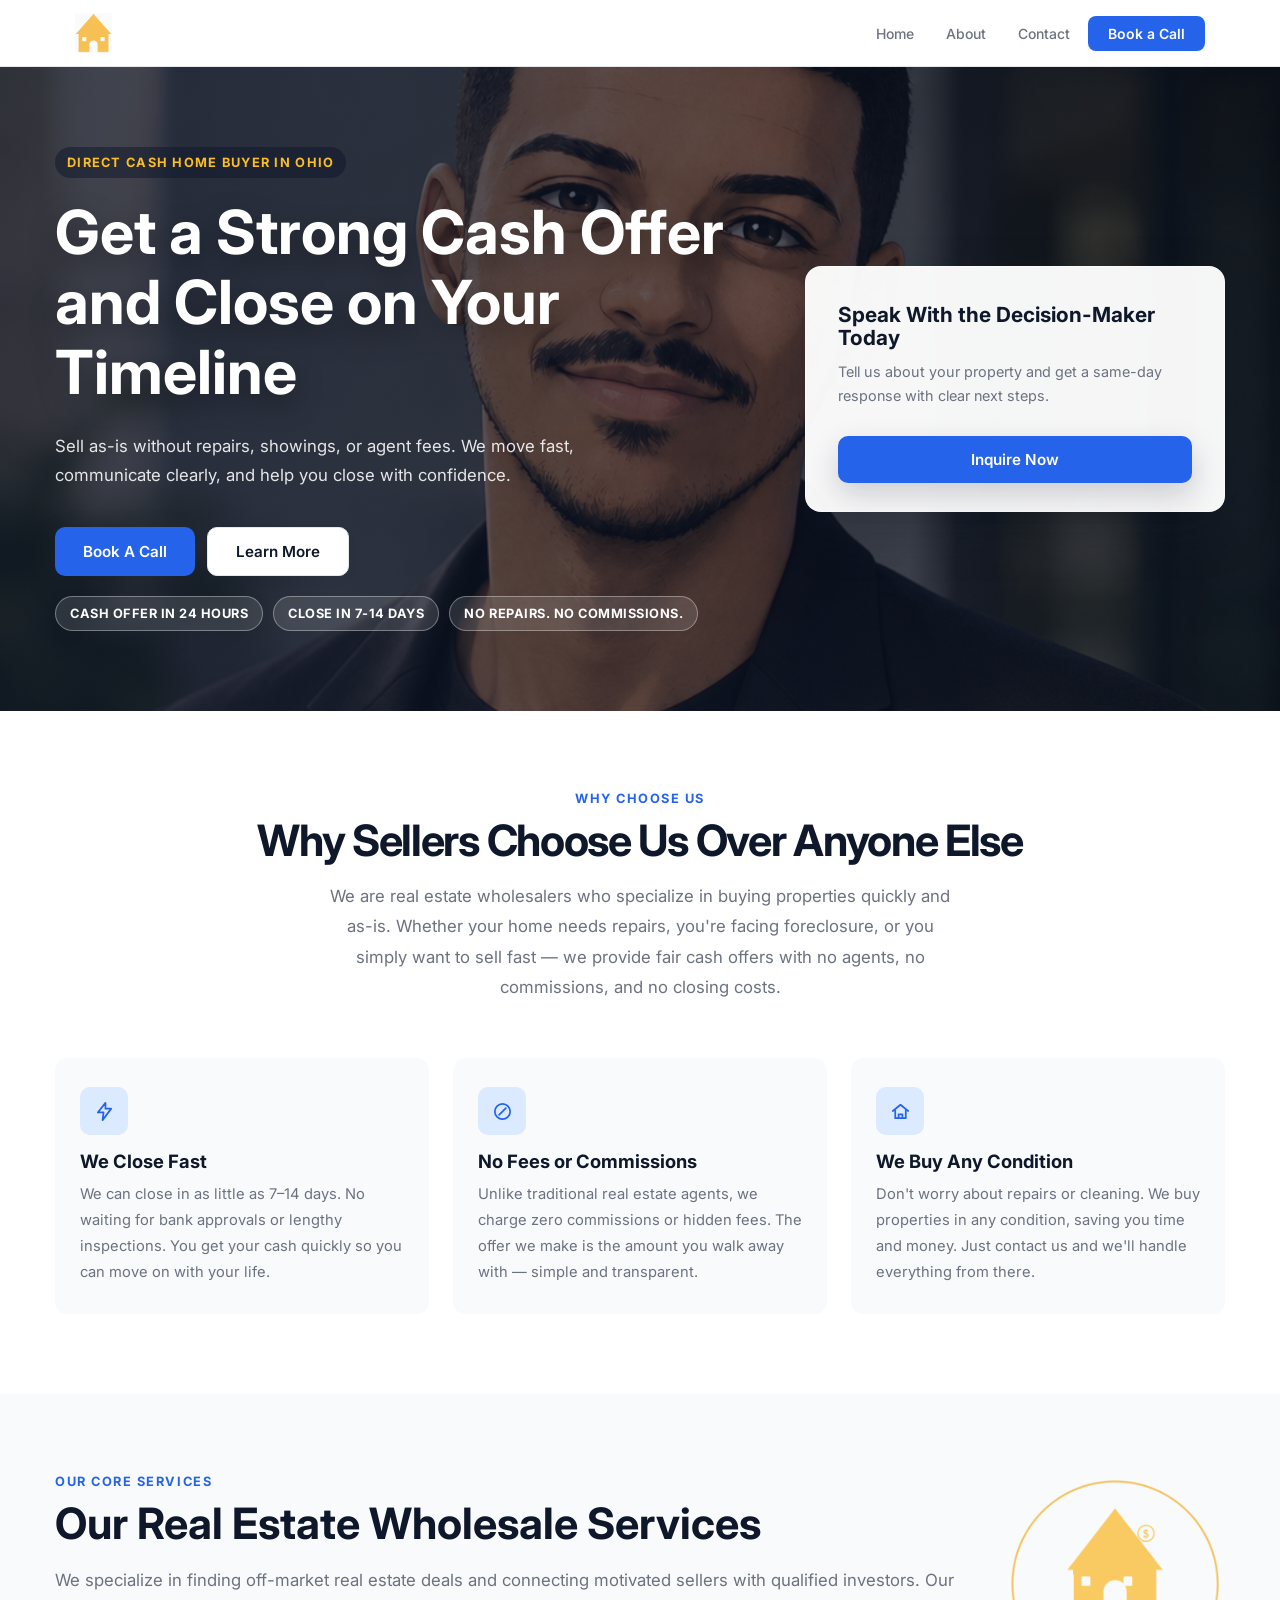
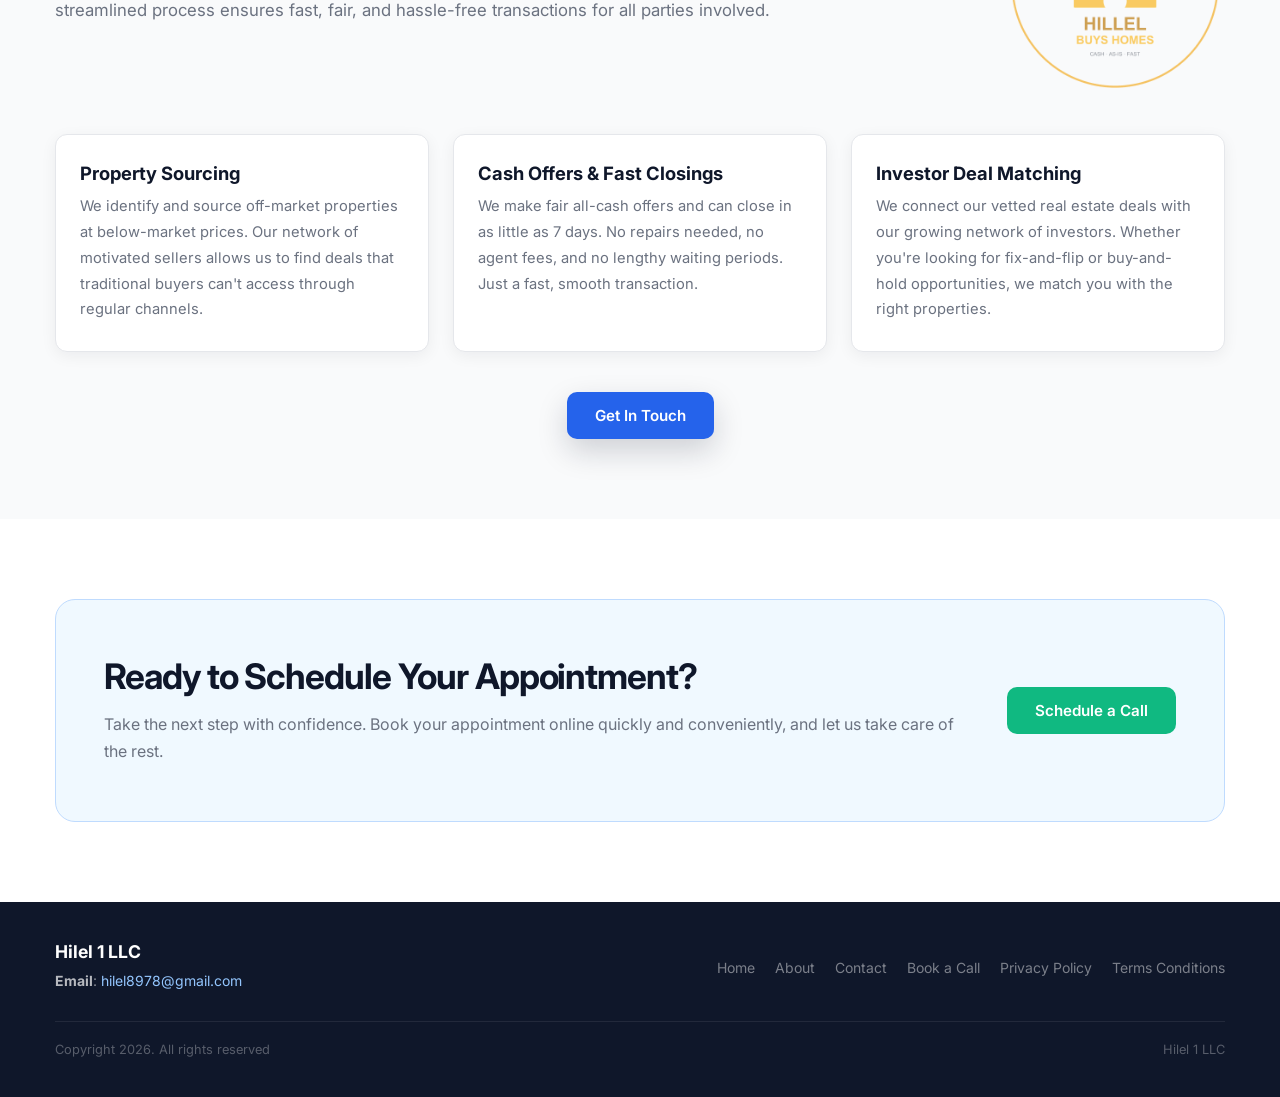
==== index.html @ 4ea7d6e6 "Commit remaining site updates" ====
<!DOCTYPE html>
<html lang="en">
<head>
  <meta charset="UTF-8">
  <meta name="viewport" content="width=device-width, initial-scale=1.0">
  <title>Sell Your House Fast for Cash in Ohio | Hilel 1 LLC</title>
  <meta name="description" content="Get a fair cash offer for your Ohio home in 24 hours. Sell as-is — no repairs, no agent fees, no commissions. Close in 7–14 days. Call (216) 744-7725.">
  <meta name="author" content="Hilel 1 LLC">
  <link rel="canonical" href="https://cashbuyersohio.net/">
  <meta name="robots" content="index, follow">

  <!-- Open Graph / social sharing -->
  <meta property="og:type" content="website">
  <meta property="og:site_name" content="Hilel 1 LLC — Cash Buyers Ohio">
  <meta property="og:title" content="Sell Your House Fast for Cash in Ohio | Hilel 1 LLC">
  <meta property="og:description" content="Get a fair cash offer for your Ohio home in 24 hours. Sell as-is — no repairs, no agent fees, no commissions. Close in 7–14 days.">
  <meta property="og:url" content="https://cashbuyersohio.net/">
  <meta property="og:image" content="https://cashbuyersohio.net/assets/images/hero-owner-professional.png">
  <meta name="twitter:card" content="summary_large_image">
  <meta name="twitter:title" content="Sell Your House Fast for Cash in Ohio | Hilel 1 LLC">
  <meta name="twitter:description" content="Get a fair cash offer for your Ohio home in 24 hours. Sell as-is — no repairs, no agent fees, no commissions.">
  <meta name="twitter:image" content="https://cashbuyersohio.net/assets/images/hero-owner-professional.png">

  <!-- Local business structured data -->
  <script type="application/ld+json">
  {
    "@context": "https://schema.org",
    "@type": "RealEstateAgent",
    "name": "Hilel 1 LLC",
    "alternateName": "Cash Buyers Ohio",
    "description": "Direct cash home buyer in Ohio. We buy houses as-is for cash with no repairs, no agent fees, and no commissions — closing in as little as 7–14 days.",
    "url": "https://cashbuyersohio.net/",
    "logo": "https://cashbuyersohio.net/assets/images/hillel_home_logo.png",
    "image": "https://cashbuyersohio.net/assets/images/hero-owner-professional.png",
    "telephone": "+1-216-744-7725",
    "email": "hilel8978@gmail.com",
    "areaServed": {
      "@type": "State",
      "name": "Ohio"
    },
    "address": {
      "@type": "PostalAddress",
      "addressRegion": "OH",
      "addressCountry": "US"
    },
    "priceRange": "$$"
  }
  </script>

  <link rel="preconnect" href="https://fonts.googleapis.com">
  <link rel="preconnect" href="https://fonts.gstatic.com" crossorigin>
  <link href="https://fonts.googleapis.com/css2?family=Inter:ital,wght@0,400..800;1,400..800&display=swap" rel="stylesheet">
  <link rel="stylesheet" href="assets/css/style.css">
</head>
<body>

<!-- ══ NAV ══ -->
<nav>
  <div class="nav-inner">
    <a href="index.html" style="display:block;">
      <img src="assets/images/hillel_home_logo.png?v=home-yellow-2" alt="Home logo" class="nav-logo-img">
    </a>
    <div class="nav-links" id="nav-links">
      <a href="index.html" class="hide-mob">Home</a>
      <a href="about.html" class="hide-mob">About</a>
      <a href="contact.html" class="hide-mob">Contact</a>
      <a href="appointment.html" class="nav-cta">Book a Call</a>
    </div>
    <button class="hamburger" id="hamburger" aria-label="Toggle navigation">
      <span></span><span></span><span></span>
    </button>
  </div>
</nav>

<!-- ══ HERO ══ -->
<section class="hero hero-owner">
  <div class="hero-inner">

    <!-- Left col -->
    <div>
      <div class="hero-badge fade-up">Direct Cash Home Buyer in Ohio</div>
      <h1 class="hero-title fade-up d1">Get a Strong Cash Offer and Close on Your Timeline</h1>
      <p class="hero-desc fade-up d2">
        Sell as-is without repairs, showings, or agent fees. We move fast, communicate clearly, and help you close with confidence.
      </p>
      <div class="hero-btns fade-up d3">
        <a href="contact.html" class="btn btn-cobalt">Book A Call</a>
        <button class="btn btn-outline" onclick="document.querySelector('.why-us').scrollIntoView({behavior:'smooth'})">Learn More</button>
      </div>
      <div class="hero-hook fade-up d4">
        <span>Cash Offer in 24 Hours</span>
        <span>Close in 7-14 Days</span>
        <span>No Repairs. No Commissions.</span>
      </div>
    </div>

    <!-- Right col – inquiry card -->
    <div class="fade-up d4">
      <div class="inquiry-card">
        <h3>Speak With the Decision-Maker Today</h3>
        <p>Tell us about your property and get a same-day response with clear next steps.</p>
        <a href="contact.html" class="btn btn-blue btn-full">Inquire Now</a>
      </div>
    </div>

  </div>
</section>

<!-- ══ WHY CHOOSE US ══ -->
<section class="why-us" id="why-choose-us">
  <div class="section-inner">

    <div class="why-header">
      <div class="section-label">Why choose us</div>
      <h2 class="section-title">Why Sellers Choose Us Over Anyone Else</h2>
      <p class="section-desc">
        We are real estate wholesalers who specialize in buying properties quickly and as-is. Whether your home needs repairs, you're facing foreclosure, or you simply want to sell fast — we provide fair cash offers with no agents, no commissions, and no closing costs.
      </p>
    </div>

    <div class="why-grid">

      <div class="why-card">
        <div class="why-icon" aria-hidden="true">
          <svg viewBox="0 0 24 24" fill="none">
            <path d="M13 3L5 13h6l-1 8 9-12h-6l0-6z" stroke="currentColor" stroke-width="1.8" stroke-linejoin="round"/>
          </svg>
        </div>
        <h3>We Close Fast</h3>
        <p>We can close in as little as 7–14 days. No waiting for bank approvals or lengthy inspections. You get your cash quickly so you can move on with your life.</p>
      </div>

      <div class="why-card">
        <div class="why-icon" aria-hidden="true">
          <svg viewBox="0 0 24 24" fill="none">
            <circle cx="12" cy="12" r="8" stroke="currentColor" stroke-width="1.8"/>
            <path d="M8.5 15.5l7-7" stroke="currentColor" stroke-width="1.8" stroke-linecap="round"/>
          </svg>
        </div>
        <h3>No Fees or Commissions</h3>
        <p>Unlike traditional real estate agents, we charge zero commissions or hidden fees. The offer we make is the amount you walk away with — simple and transparent.</p>
      </div>

      <div class="why-card">
        <div class="why-icon" aria-hidden="true">
          <svg viewBox="0 0 24 24" fill="none">
            <path d="M4 11.5L12 5l8 6.5" stroke="currentColor" stroke-width="1.8" stroke-linecap="round" stroke-linejoin="round"/>
            <path d="M6.5 10.5V19h11v-8.5" stroke="currentColor" stroke-width="1.8" stroke-linejoin="round"/>
            <path d="M10 19v-4h4v4" stroke="currentColor" stroke-width="1.8" stroke-linejoin="round"/>
          </svg>
        </div>
        <h3>We Buy Any Condition</h3>
        <p>Don't worry about repairs or cleaning. We buy properties in any condition, saving you time and money. Just contact us and we'll handle everything from there.</p>
      </div>

    </div>
  </div>
</section>

<!-- ══ SERVICES ══ -->
<section class="services" id="services">
  <div class="section-inner">

    <div class="services-top-row">
      <div>
        <div class="section-label">Our core services</div>
        <h2 class="section-title">Our Real Estate Wholesale Services</h2>
        <p class="section-desc">
          We specialize in finding off-market real estate deals and connecting motivated sellers with qualified investors. Our streamlined process ensures fast, fair, and hassle-free transactions for all parties involved.
        </p>
      </div>
      <img src="assets/images/hillel_logo_clean.png?v=clean-1" alt="" class="services-img">
    </div>

    <div class="services-grid">

      <div class="service-card">
        <h3>Property Sourcing</h3>
        <p>We identify and source off-market properties at below-market prices. Our network of motivated sellers allows us to find deals that traditional buyers can't access through regular channels.</p>
      </div>

      <div class="service-card">
        <h3>Cash Offers &amp; Fast Closings</h3>
        <p>We make fair all-cash offers and can close in as little as 7 days. No repairs needed, no agent fees, and no lengthy waiting periods. Just a fast, smooth transaction.</p>
      </div>

      <div class="service-card">
        <h3>Investor Deal Matching</h3>
        <p>We connect our vetted real estate deals with our growing network of investors. Whether you're looking for fix-and-flip or buy-and-hold opportunities, we match you with the right properties.</p>
      </div>

    </div>

    <div class="services-cta">
      <a href="contact.html" class="btn btn-blue">Get In Touch</a>
    </div>

  </div>
</section>

<!-- ══ CTA ══ -->
<section class="cta-section">
  <div class="section-inner">
    <div class="cta-inner">
      <div>
        <h2>Ready to Schedule Your Appointment?</h2>
        <p>Take the next step with confidence. Book your appointment online quickly and conveniently, and let us take care of the rest.</p>
      </div>
      <div>
        <a href="appointment.html" class="btn btn-green">Schedule a Call</a>
      </div>
    </div>
  </div>
</section>

<!-- ══ FOOTER ══ -->
<footer id="footer">
  <div class="footer-inner">
    <div class="footer-top">
      <div class="footer-brand">
        <h3>Hilel 1 LLC</h3>
        <div class="footer-contact">
          <p><strong style="color:rgba(255,255,255,.7);">Email</strong>: <a href="mailto:hilel8978@gmail.com">hilel8978@gmail.com</a></p>
        </div>
      </div>
      <div class="footer-links">
        <a href="index.html">Home</a>
        <a href="about.html">About</a>
        <a href="contact.html">Contact</a>
        <a href="appointment.html">Book a Call</a>
        <a href="privacy-policy.html">Privacy Policy</a>
        <a href="terms-and-conditions.html">Terms Conditions</a>
      </div>
    </div>
    <div class="footer-legal">
      <p>Copyright 2026. All rights reserved</p>
      <p>Hilel 1 LLC</p>
    </div>
  </div>
</footer>

<script>
  document.getElementById('hamburger').addEventListener('click', function() {
    document.getElementById('nav-links').classList.toggle('active');
  });
</script>

</body>
</html>
---- assets/css/style.css ----
*, *::before, *::after { box-sizing: border-box; margin: 0; padding: 0; }

:root {
  --font-sans: 'Inter', system-ui, -apple-system, BlinkMacSystemFont, 'Segoe UI', sans-serif;
  --blue:     #2563eb;
  --blue-dk:  #1d4ed8;
  --blue-lt:  #eff6ff;
  --green:    #10b981;
  --navy:     #0f172a;
  --gray:     #6b7280;
  --gray-lt:  #f9fafb;
  --border:   #e5e7eb;
  --white:    #ffffff;
  --gold:     #f59e0b;
  --radius:   12px;
  --shadow-sm: 0 4px 16px rgba(15,23,42,.06);
  --shadow:    0 12px 40px rgba(15,23,42,.10);
}

html { scroll-behavior: smooth; }
body {
  font-family: var(--font-sans);
  background: var(--white);
  color: var(--navy);
  overflow-x: hidden;
}

button, input, textarea, select {
  font: inherit;
}

/* ── ANIMATIONS ── */
@keyframes fadeUp { from { opacity:0; transform:translateY(24px); } to { opacity:1; transform:translateY(0); } }
.fade-up { animation: fadeUp .65s ease both; }
.d1 { animation-delay:.1s; } .d2 { animation-delay:.2s; }
.d3 { animation-delay:.3s; } .d4 { animation-delay:.4s; }

h1,h2,h3 { font-family: inherit; line-height: 1.15; }

/* ── NAV ── */
nav {
  position: sticky; top: 0; z-index: 100;
  background: rgba(255,255,255,.92); backdrop-filter: blur(14px);
  border-bottom: 1px solid var(--border);
}
.nav-inner {
  max-width: 1170px; margin: 0 auto; padding: 0 20px;
  display: flex; align-items: center; justify-content: space-between;
  height: 66px;
}
.nav-logo-img { height: 40px; object-fit: contain; display: block; }
.nav-links { display: flex; gap: 4px; align-items: center; }
.nav-links a {
  color: var(--gray); text-decoration: none;
  font-size: .875rem; font-weight: 500; padding: 8px 14px; border-radius: 8px;
  transition: color .2s, background .2s;
}
.nav-links a:hover { color: var(--navy); background: var(--gray-lt); }
.nav-links .nav-cta {
  background: var(--blue); color: var(--white) !important;
  font-weight: 600; padding: 9px 20px; border-radius: 8px;
}
.nav-links .nav-cta:hover { background: var(--blue-dk); }
.hamburger { display: none; background: none; border: none; cursor: pointer; padding: 8px; }
.hamburger span { display: block; width: 22px; height: 2px; background: var(--navy); margin: 5px 0; border-radius: 2px; transition: all .3s; }

/* ── HERO ── */
.hero {
  background: linear-gradient(135deg, #eef2ff 0%, #ecfeff 100%);
  padding: 80px 20px;
  position: relative;
  isolation: isolate;
}
.hero-owner {
  background-image: url('../images/hero-owner-professional.png');
  background-size: cover;
  background-position: center 30%;
}
.hero-owner::before {
  content: "";
  position: absolute;
  inset: 0;
  background: linear-gradient(100deg, rgba(15,23,42,.82) 0%, rgba(15,23,42,.65) 48%, rgba(15,23,42,.45) 100%);
  z-index: -1;
}
.hero-inner {
  max-width: 1170px; margin: 0 auto;
  display: grid; grid-template-columns: 1fr 420px; gap: 60px; align-items: center;
  position: relative;
  z-index: 1;
}
.hero-badge {
  display: inline-block;
  color: var(--blue); font-size: .8rem; font-weight: 700; letter-spacing: .1em;
  text-transform: uppercase; margin-bottom: 20px;
}
.hero-title {
  font-size: clamp(2.4rem, 5vw, 3.8rem);
  color: var(--navy); margin-bottom: 24px;
  max-width: 780px;
}
.hero-title em { font-style: italic; color: var(--blue); }
.hero-desc { color: var(--gray); font-size: 1.05rem; line-height: 1.75; max-width: 500px; margin-bottom: 36px; }
.hero-btns { display: flex; gap: 12px; flex-wrap: wrap; }
.hero-owner .hero-badge {
  color: #fbbf24;
  background: rgba(15,23,42,.5);
  padding: 8px 12px;
  border-radius: 999px;
}
.hero-owner .hero-title { color: #ffffff; text-shadow: 0 10px 28px rgba(0,0,0,.35); }
.hero-owner .hero-desc { color: rgba(255,255,255,.88); max-width: 620px; }
.hero-hook {
  display: flex;
  flex-wrap: wrap;
  gap: 10px;
  margin-top: 20px;
}
.hero-hook span {
  display: inline-flex;
  align-items: center;
  padding: 9px 14px;
  border-radius: 999px;
  font-size: .8rem;
  font-weight: 700;
  letter-spacing: .04em;
  text-transform: uppercase;
  color: #ffffff;
  border: 1px solid rgba(255,255,255,.35);
  background: rgba(255,255,255,.12);
}

/* ── BUTTONS ── */
.btn {
  display: inline-flex; align-items: center; gap: 8px;
  padding: 14px 28px; border-radius: 10px; font-weight: 600; font-size: .95rem;
  text-decoration: none; border: none; cursor: pointer; font-family: inherit;
  transition: all .2s;
}
.btn-blue  { background: var(--blue); color: var(--white); box-shadow: 0 12px 30px rgba(15,23,42,.18); }
.btn-blue:hover  { background: var(--blue-dk); transform: translateY(-2px); }
.btn-outline { background: var(--white); color: var(--navy); border: 1px solid var(--border); box-shadow: 0 4px 12px rgba(15,23,42,.03); }
.btn-outline:hover { background: var(--gray-lt); transform: translateY(-2px); }
.btn-cobalt { background: var(--blue); color: var(--white); box-shadow: 0 12px 30px rgba(15,23,42,.18); }
.btn-cobalt:hover { background: var(--blue-dk); transform: translateY(-2px); }
.btn-green  { background: var(--green); color: var(--white); }
.btn-green:hover { background: #0d9f72; transform: translateY(-2px); }
.btn-full { width: 100%; justify-content: center; }

/* ── INQUIRY CARD ── */
.inquiry-card {
  background: rgba(255,255,255,.96); border-radius: 16px;
  box-shadow: 0 20px 50px rgba(15,23,42,.24);
  padding: 36px 32px 28px;
  border: 1px solid rgba(255,255,255,.5);
}
.inquiry-card h3 { font-size: 1.3rem; margin-bottom: 10px; color: var(--navy); }
.inquiry-card p { color: var(--gray); font-size: .9rem; line-height: 1.65; margin-bottom: 28px; }

/* ── SECTIONS ── */
section { padding: 80px 20px; }
.section-inner { max-width: 1170px; margin: 0 auto; }
.section-label {
  font-size: .8rem; font-weight: 700; letter-spacing: .12em;
  text-transform: uppercase; color: var(--blue); margin-bottom: 10px;
}
.section-title { font-size: clamp(1.9rem, 3.5vw, 2.7rem); color: var(--navy); margin-bottom: 16px; }
.section-desc { color: var(--gray); font-size: 1.05rem; line-height: 1.8; }

/* ── FORMS ── */
.form-group { margin-bottom: 20px; }
.form-group label { display: block; font-size: 0.9rem; font-weight: 600; color: var(--navy); margin-bottom: 8px; }
.form-control {
  width: 100%; padding: 14px 16px; font-size: 1rem;
  border: 1px solid var(--border); border-radius: 10px; background: var(--gray-lt);
  transition: all .2s; color: var(--navy);
}
.form-control:focus { outline: none; border-color: var(--blue); background: var(--white); box-shadow: 0 0 0 4px var(--blue-lt); }
textarea.form-control { resize: vertical; min-height: 120px; }

/* ── PAGE HEADER (For Internal Pages) ── */
.page-header { background: linear-gradient(135deg, #eef2ff 0%, #ecfeff 100%); padding: 80px 20px 60px; text-align: center; }
.page-header-title { font-size: clamp(2rem, 4vw, 3.2rem); color: var(--navy); margin-bottom: 16px; }
.page-header-desc { color: var(--gray); font-size: 1.1rem; line-height: 1.7; max-width: 700px; margin: 0 auto; }

/* ── CONTENT BLOCK (For Text-heavy pages like About, Privacy) ── */
.content-block { background: var(--white); padding: 60px 20px; }
.content-inner { max-width: 800px; margin: 0 auto; color: var(--gray); font-size: 1.05rem; line-height: 1.8; }
.content-inner h2 { color: var(--navy); font-size: 1.8rem; margin: 40px 0 16px; }
.content-inner h3 { color: var(--navy); font-size: 1.4rem; margin: 30px 0 12px; }
.content-inner p { margin-bottom: 20px; }
.content-inner ul, .content-inner ol { margin: 0 0 20px 24px; padding: 0; }
.content-inner li { margin-bottom: 10px; }
.about-split {
  margin: 18px 0 22px;
  display: grid;
  grid-template-columns: minmax(260px, 380px) minmax(0, 1fr);
  gap: 32px;
  align-items: start;
}
.about-intro-photo {
  width: 100%;
  max-width: 380px;
  display: block;
  border-radius: 14px;
  border: 1px solid var(--border);
  box-shadow: var(--shadow-sm);
}
.about-intro-copy p:last-child { margin-bottom: 0; }
.about-glance {
  margin-top: 28px;
}
.about-glance h2 { margin-top: 0; }
.about-glance ul { margin-top: 2px; }

/* ── WHY CHOOSE US ── */
.why-us { background: var(--white); }
.why-header { text-align: center; margin-bottom: 56px; }
.why-header .section-title { letter-spacing: -.03em; }
.why-header .section-desc { max-width: 640px; margin: 0 auto; }
.why-grid { display: grid; grid-template-columns: repeat(3,1fr); gap: 24px; }
.why-card {
  background: var(--gray-lt); border-radius: var(--radius);
  padding: 28px 24px; border: 1px solid transparent;
  transition: box-shadow .25s, transform .25s, border-color .25s;
}
.why-card:hover { transform: translateY(-5px); box-shadow: var(--shadow); border-color: #dbeafe; }
.why-icon {
  color: #2563eb;
  margin-bottom: 16px;
  width: 48px; height: 48px; display: flex; align-items: center; justify-content: center;
  background: #dbeafe; border-radius: 10px;
}
.why-icon svg {
  width: 23px;
  height: 23px;
  display: block;
}
.why-card h3 { font-size: 1.15rem; margin-bottom: 10px; color: var(--navy); }
.why-card p { color: var(--gray); font-size: .92rem; line-height: 1.75; }

/* ── SERVICES ── */
.services { background: var(--gray-lt); }
.services-top-row {
  display: grid; grid-template-columns: 1fr auto; gap: 32px;
  align-items: flex-start; margin-bottom: 40px;
}
.services-img { width: 100%; max-width: 220px; object-fit: contain; opacity: .7; }
.services-grid { display: grid; grid-template-columns: repeat(3,1fr); gap: 24px; margin-bottom: 40px; }
.service-card {
  background: var(--white); border-radius: var(--radius);
  padding: 28px 24px; border: 1px solid var(--border);
  box-shadow: var(--shadow-sm);
  transition: transform .25s, box-shadow .25s;
}
.service-card:hover { transform: translateY(-5px); box-shadow: var(--shadow); }
.service-card h3 { font-size: 1.15rem; margin-bottom: 10px; color: var(--navy); }
.service-card p { color: var(--gray); font-size: .92rem; line-height: 1.75; }
.services-cta { text-align: center; }

/* ── CTA SECTION ── */
.cta-section { background: var(--white); }
.cta-inner {
  display: grid; grid-template-columns: 1fr auto; gap: 40px; align-items: center;
  padding: 56px 48px; background: #f0f9ff; border-radius: 20px;
  border: 1px solid #bfdbfe;
}
.cta-section h2 { font-size: clamp(1.6rem,3vw,2.2rem); margin-bottom: 14px; letter-spacing:-.03em; }
.cta-section p { color: var(--gray); font-size: 1rem; line-height: 1.7; }

/* ── FOOTER ── */
footer { background: #0f172a; padding: 40px 20px; }
.footer-inner { max-width: 1170px; margin: 0 auto; }
.footer-top {
  display: grid; grid-template-columns: 1fr 1fr; gap: 32px;
  padding-bottom: 28px; border-bottom: 1px solid rgba(255,255,255,.08);
  align-items: center;
}
.footer-brand h3 { font-size: 1.1rem; color: var(--white); margin-bottom: 8px; }
.footer-brand p, .footer-contact p { color: rgba(255,255,255,.5); font-size: .875rem; line-height: 1.6; }
.footer-contact a { color: #93c5fd; text-decoration: none; }
.footer-links {
  display: flex; gap: 20px; flex-wrap: wrap; justify-content: flex-end; align-items: center;
}
.footer-links a { color: rgba(255,255,255,.45); font-size: .875rem; text-decoration: none; transition: color .2s; }
.footer-links a:hover { color: #fbbf24; }
.footer-legal {
  padding-top: 20px; display: flex; justify-content: space-between; align-items: center;
  flex-wrap: wrap; gap: 12px;
}
.footer-legal p { color: rgba(255,255,255,.3); font-size: .8rem; }

/* ── RESPONSIVE ── */
@media (max-width: 900px) {
  .hero-inner { grid-template-columns: 1fr; }
  .why-grid { grid-template-columns: 1fr 1fr; }
  .services-grid { grid-template-columns: 1fr 1fr; }
  .services-top-row { grid-template-columns: 1fr; }
  .services-img { display: none; }
  .about-split { grid-template-columns: 1fr; gap: 18px; }
  .about-intro-photo { max-width: 100%; }
  .cta-inner { grid-template-columns: 1fr; padding: 40px 28px; }
  .footer-top { grid-template-columns: 1fr; }
  .footer-links { justify-content: flex-start; }
}
@media (max-width: 580px) {
  section { padding: 48px 16px; }
  .hero { padding: 48px 16px; }
  .page-header { padding: 48px 16px 40px; }
  .content-block { padding: 40px 16px; }
  .why-grid, .services-grid { grid-template-columns: 1fr; }
  .nav-links .hide-mob { display: none; }
  .hamburger { display: block; }
  .hero-hook { gap: 8px; }
  .hero-hook span { font-size: .72rem; padding: 8px 10px; }
}

/* Mobile Nav Menu */
.nav-links.active {
  display: flex; flex-direction: column; position: absolute; top: 66px; left: 0; right: 0;
  background: rgba(255,255,255,.98); padding: 20px; border-bottom: 1px solid var(--border);
  box-shadow: 0 10px 20px rgba(0,0,0,0.05); gap: 12px;
}
.nav-links.active a { width: 100%; text-align: center; }
.nav-links.active .hide-mob { display: block; }
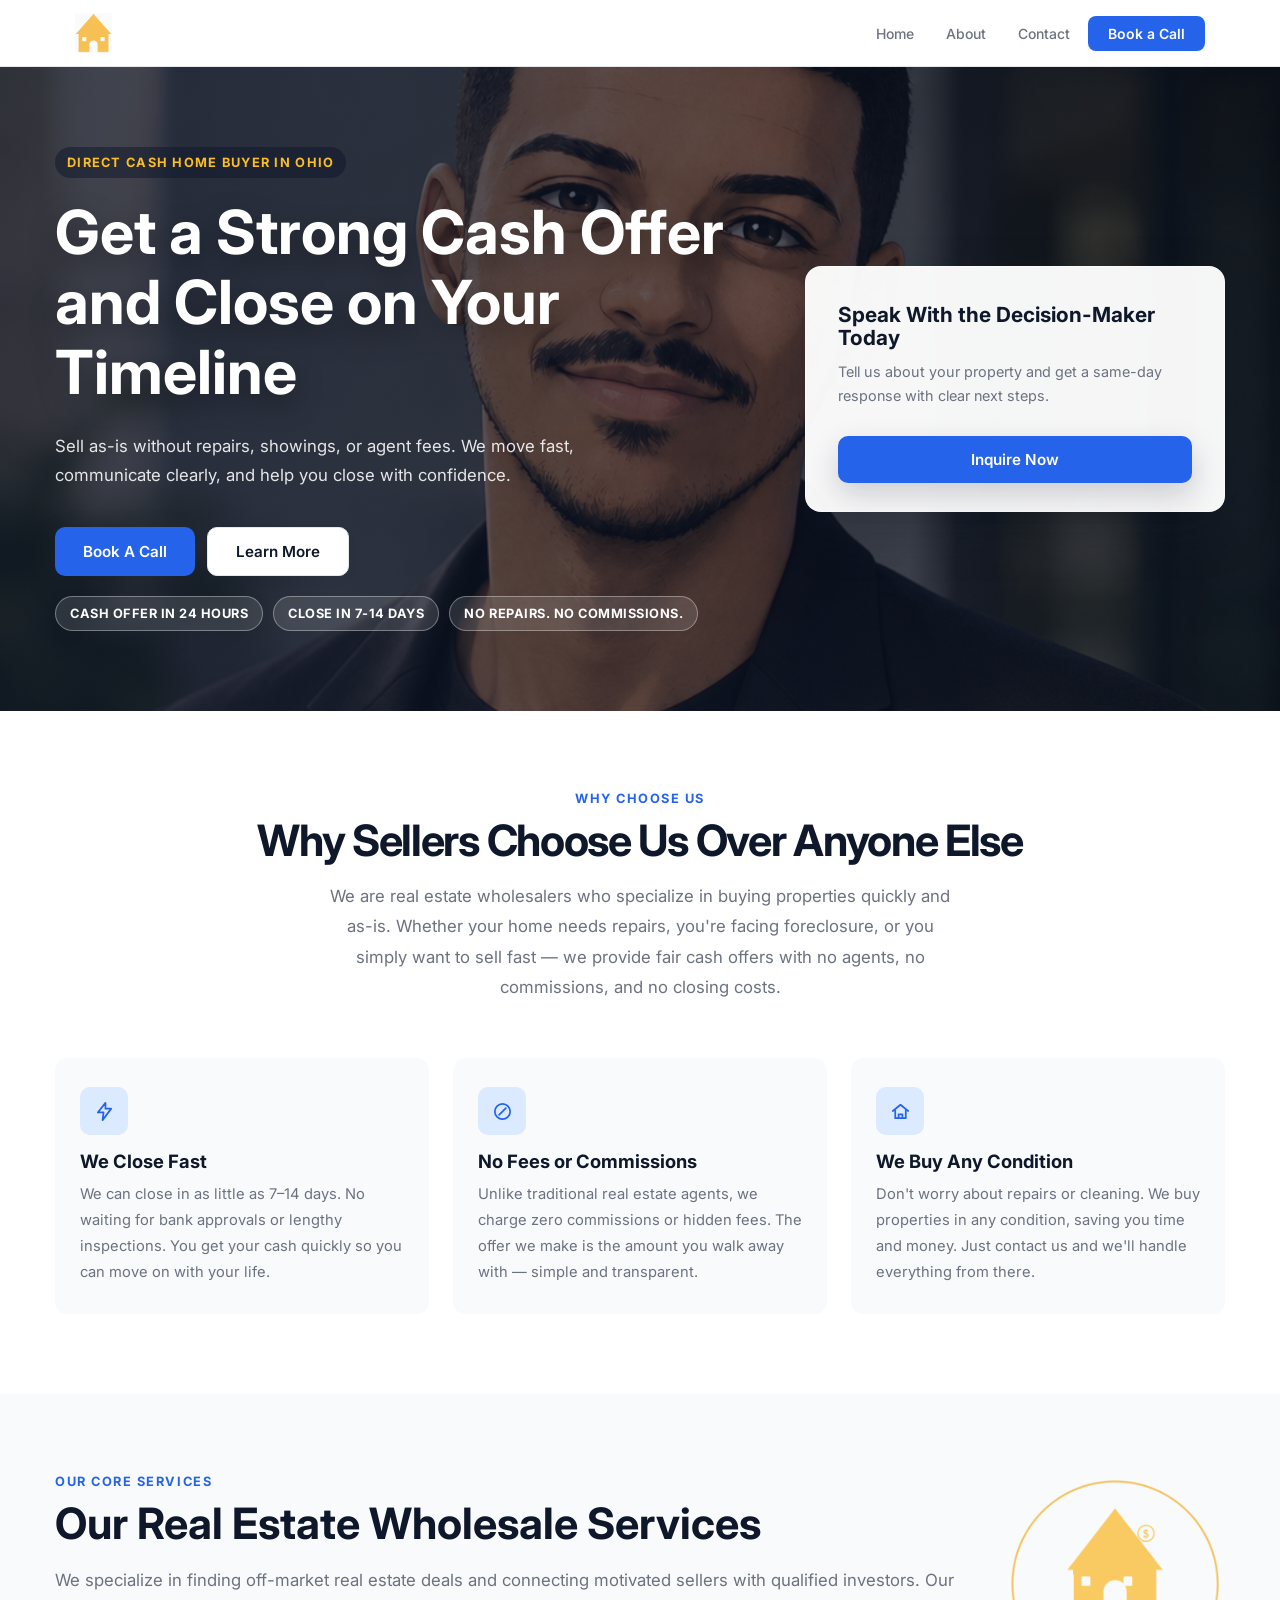
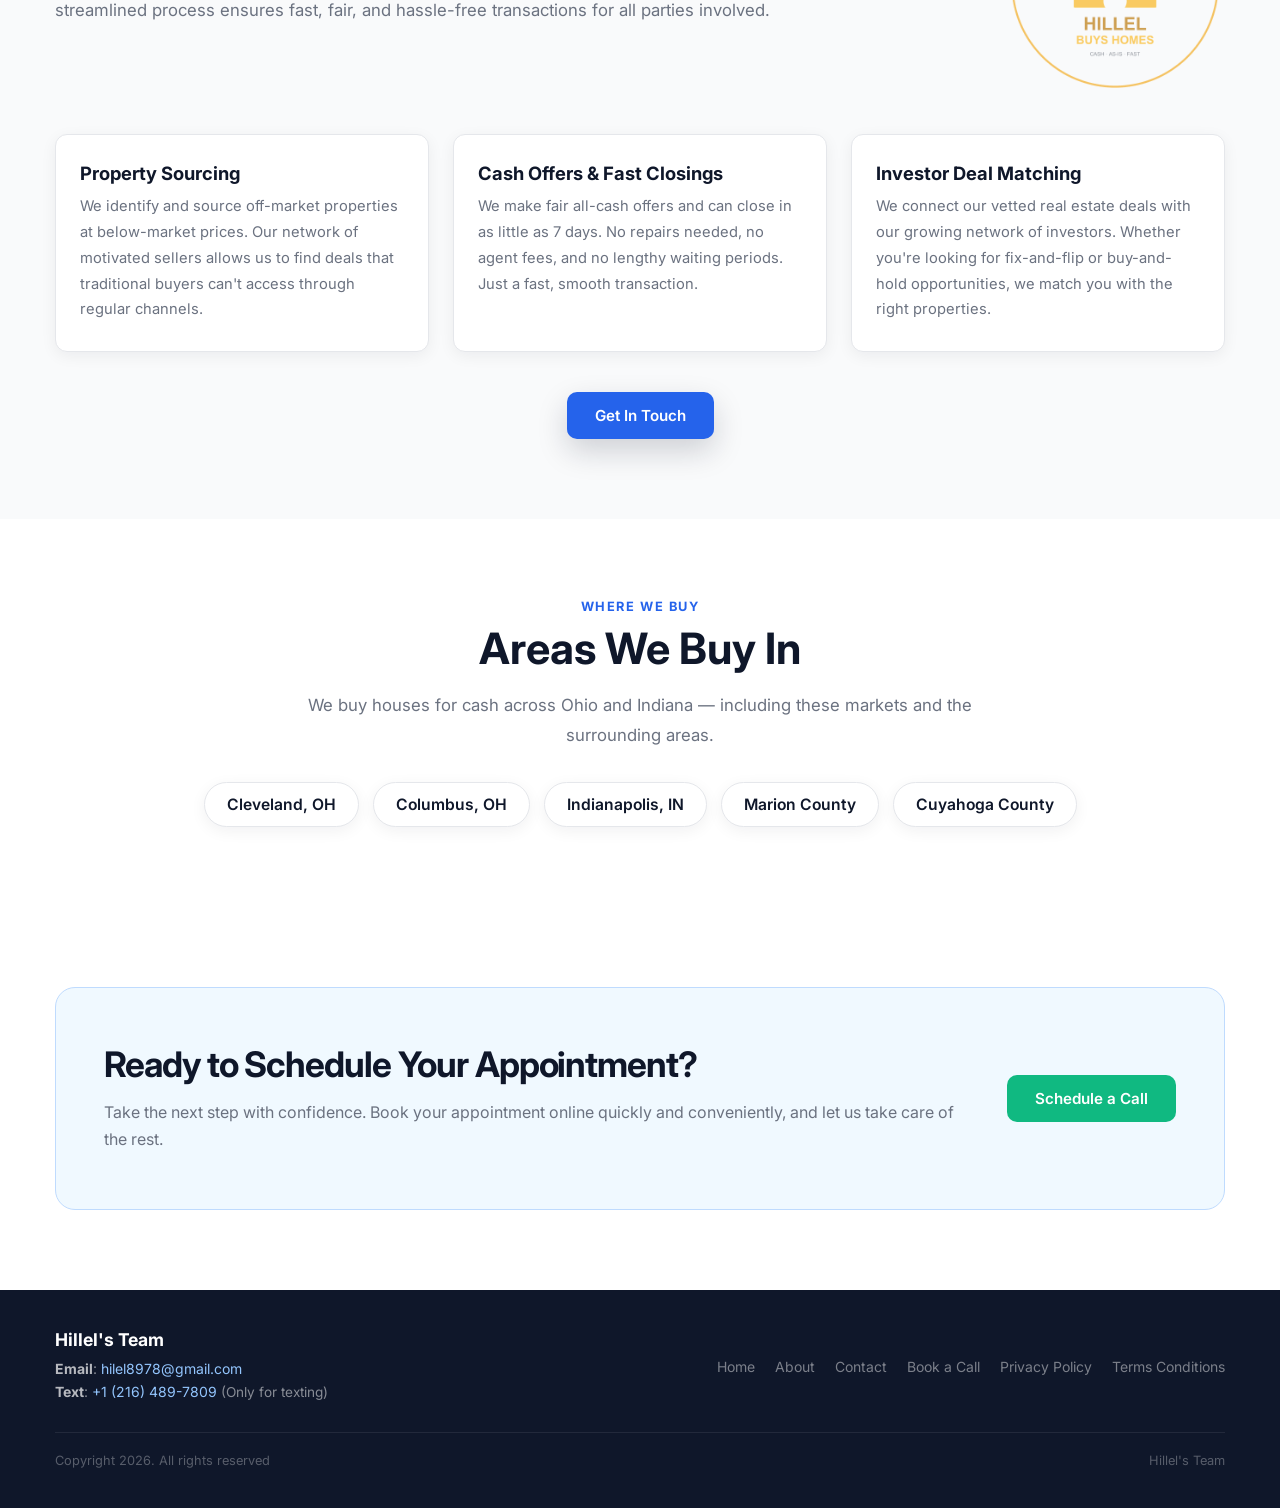
==== commit 3264cfe8: "Rebrand to Hillel's Team, add texting line and service areas - Replace "Hilel 1 LLC" with "Hillel's " ====
--- a/index.html
+++ b/index.html
@@ -3,21 +3,21 @@
 <head>
   <meta charset="UTF-8">
   <meta name="viewport" content="width=device-width, initial-scale=1.0">
-  <title>Sell Your House Fast for Cash in Ohio | Hilel 1 LLC</title>
+  <title>Sell Your House Fast for Cash in Ohio | Hillel's Team</title>
   <meta name="description" content="Get a fair cash offer for your Ohio home in 24 hours. Sell as-is — no repairs, no agent fees, no commissions. Close in 7–14 days. Call (216) 744-7725.">
-  <meta name="author" content="Hilel 1 LLC">
+  <meta name="author" content="Hillel's Team">
   <link rel="canonical" href="https://cashbuyersohio.net/">
   <meta name="robots" content="index, follow">
 
   <!-- Open Graph / social sharing -->
   <meta property="og:type" content="website">
-  <meta property="og:site_name" content="Hilel 1 LLC — Cash Buyers Ohio">
-  <meta property="og:title" content="Sell Your House Fast for Cash in Ohio | Hilel 1 LLC">
+  <meta property="og:site_name" content="Hillel's Team — Cash Buyers Ohio">
+  <meta property="og:title" content="Sell Your House Fast for Cash in Ohio | Hillel's Team">
   <meta property="og:description" content="Get a fair cash offer for your Ohio home in 24 hours. Sell as-is — no repairs, no agent fees, no commissions. Close in 7–14 days.">
   <meta property="og:url" content="https://cashbuyersohio.net/">
   <meta property="og:image" content="https://cashbuyersohio.net/assets/images/hero-owner-professional.png">
   <meta name="twitter:card" content="summary_large_image">
-  <meta name="twitter:title" content="Sell Your House Fast for Cash in Ohio | Hilel 1 LLC">
+  <meta name="twitter:title" content="Sell Your House Fast for Cash in Ohio | Hillel's Team">
   <meta name="twitter:description" content="Get a fair cash offer for your Ohio home in 24 hours. Sell as-is — no repairs, no agent fees, no commissions.">
   <meta name="twitter:image" content="https://cashbuyersohio.net/assets/images/hero-owner-professional.png">
 
@@ -26,7 +26,7 @@
   {
     "@context": "https://schema.org",
     "@type": "RealEstateAgent",
-    "name": "Hilel 1 LLC",
+    "name": "Hillel's Team",
     "alternateName": "Cash Buyers Ohio",
     "description": "Direct cash home buyer in Ohio. We buy houses as-is for cash with no repairs, no agent fees, and no commissions — closing in as little as 7–14 days.",
     "url": "https://cashbuyersohio.net/",
@@ -198,6 +198,26 @@
   </div>
 </section>
 
+<!-- ══ SERVICE AREAS ══ -->
+<section class="why-us" id="service-areas">
+  <div class="section-inner">
+    <div style="text-align:center;max-width:720px;margin:0 auto;">
+      <div class="section-label">Where we buy</div>
+      <h2 class="section-title">Areas We Buy In</h2>
+      <p class="section-desc">
+        We buy houses for cash across Ohio and Indiana — including these markets and the surrounding areas.
+      </p>
+    </div>
+    <div style="display:flex;flex-wrap:wrap;gap:14px;justify-content:center;margin-top:32px;">
+      <span class="area-chip">Cleveland, OH</span>
+      <span class="area-chip">Columbus, OH</span>
+      <span class="area-chip">Indianapolis, IN</span>
+      <span class="area-chip">Marion County</span>
+      <span class="area-chip">Cuyahoga County</span>
+    </div>
+  </div>
+</section>
+
 <!-- ══ CTA ══ -->
 <section class="cta-section">
   <div class="section-inner">
@@ -218,9 +238,10 @@
   <div class="footer-inner">
     <div class="footer-top">
       <div class="footer-brand">
-        <h3>Hilel 1 LLC</h3>
+        <h3>Hillel's Team</h3>
         <div class="footer-contact">
           <p><strong style="color:rgba(255,255,255,.7);">Email</strong>: <a href="mailto:hilel8978@gmail.com">hilel8978@gmail.com</a></p>
+          <p><strong style="color:rgba(255,255,255,.7);">Text</strong>: <a href="sms:+12164897809">+1 (216) 489-7809</a> <span style="color:rgba(255,255,255,.5);font-size:.85rem;">(Only for texting)</span></p>
         </div>
       </div>
       <div class="footer-links">
@@ -234,7 +255,7 @@
     </div>
     <div class="footer-legal">
       <p>Copyright 2026. All rights reserved</p>
-      <p>Hilel 1 LLC</p>
+      <p>Hillel's Team</p>
     </div>
   </div>
 </footer>
--- a/assets/css/style.css
+++ b/assets/css/style.css
@@ -323,3 +323,18 @@
 }
 .nav-links.active a { width: 100%; text-align: center; }
 .nav-links.active .hide-mob { display: block; }
+
+/* Service area chips */
+.area-chip {
+  display: inline-block;
+  padding: 12px 22px;
+  background: var(--white);
+  border: 1px solid var(--border);
+  border-radius: 999px;
+  color: var(--navy);
+  font-weight: 600;
+  font-size: 0.98rem;
+  box-shadow: var(--shadow-sm);
+  transition: border-color .15s, color .15s;
+}
+.area-chip:hover { border-color: var(--blue); color: var(--blue); }
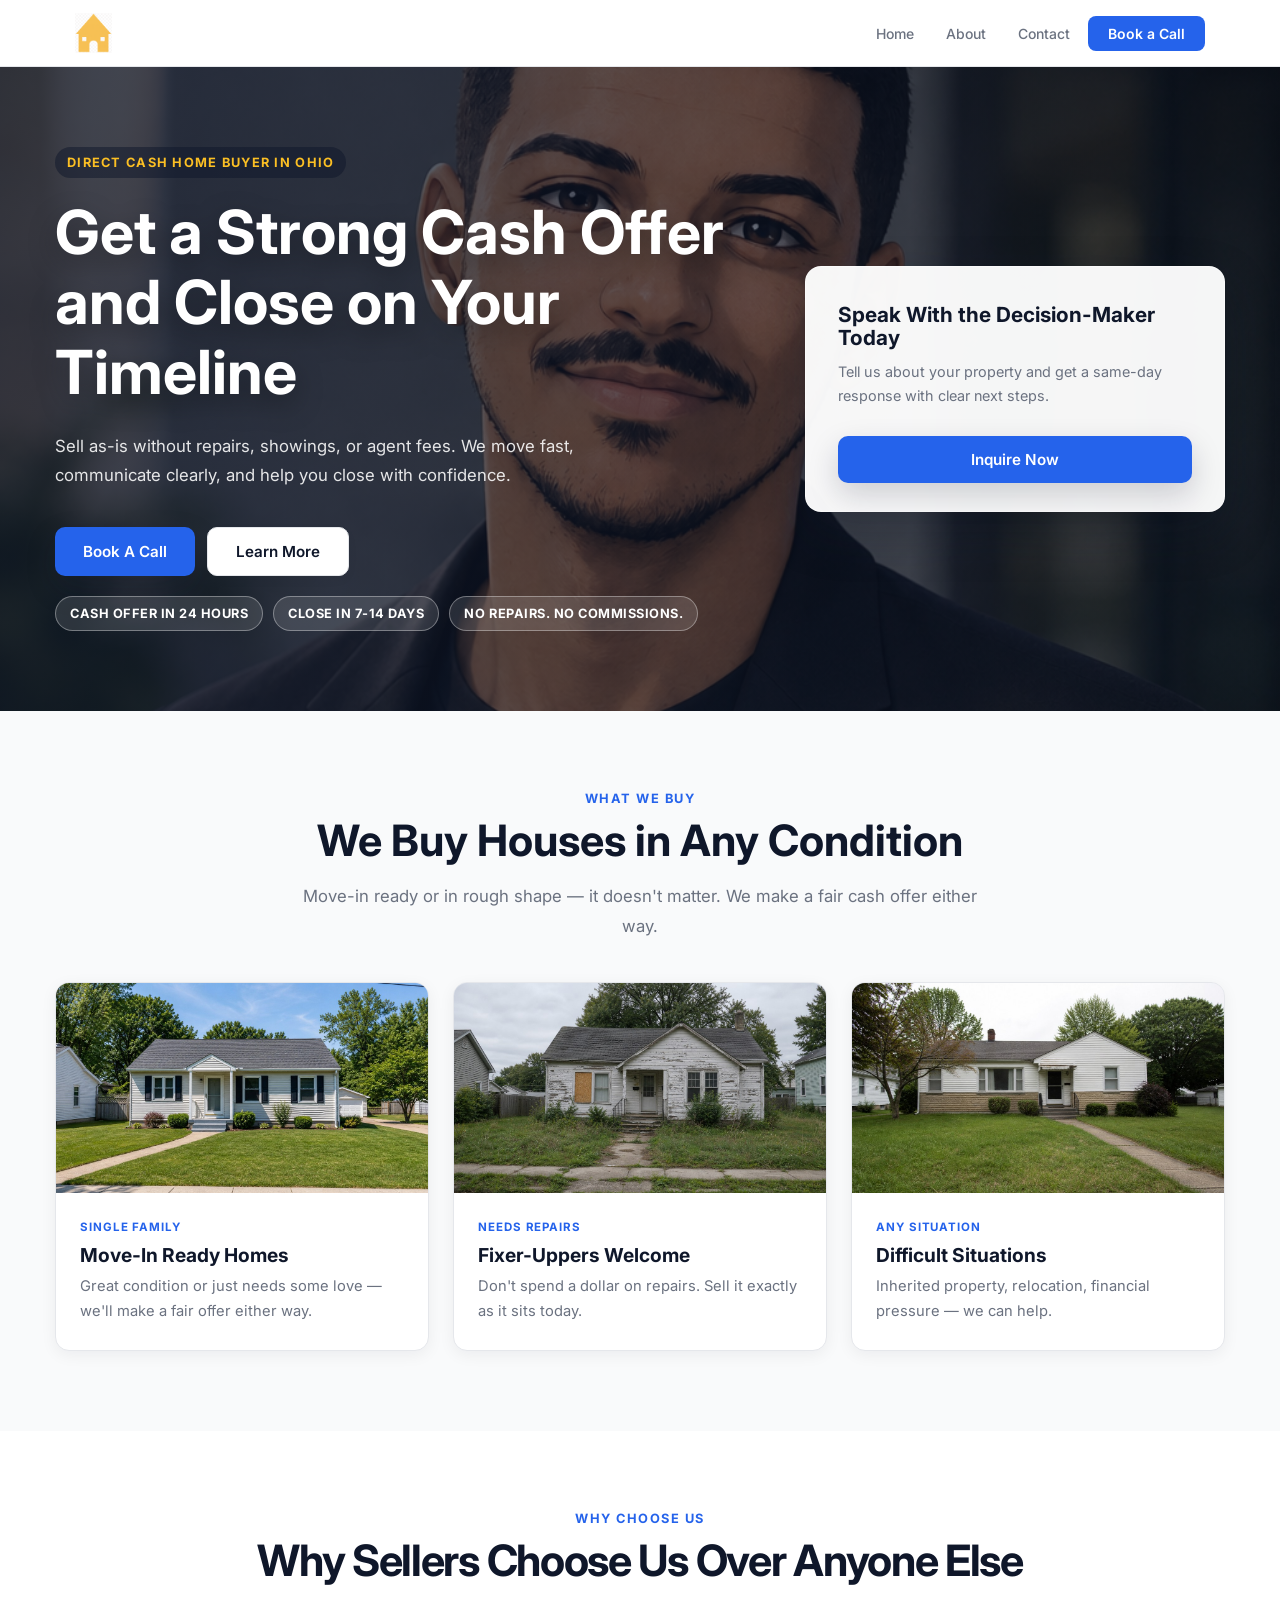
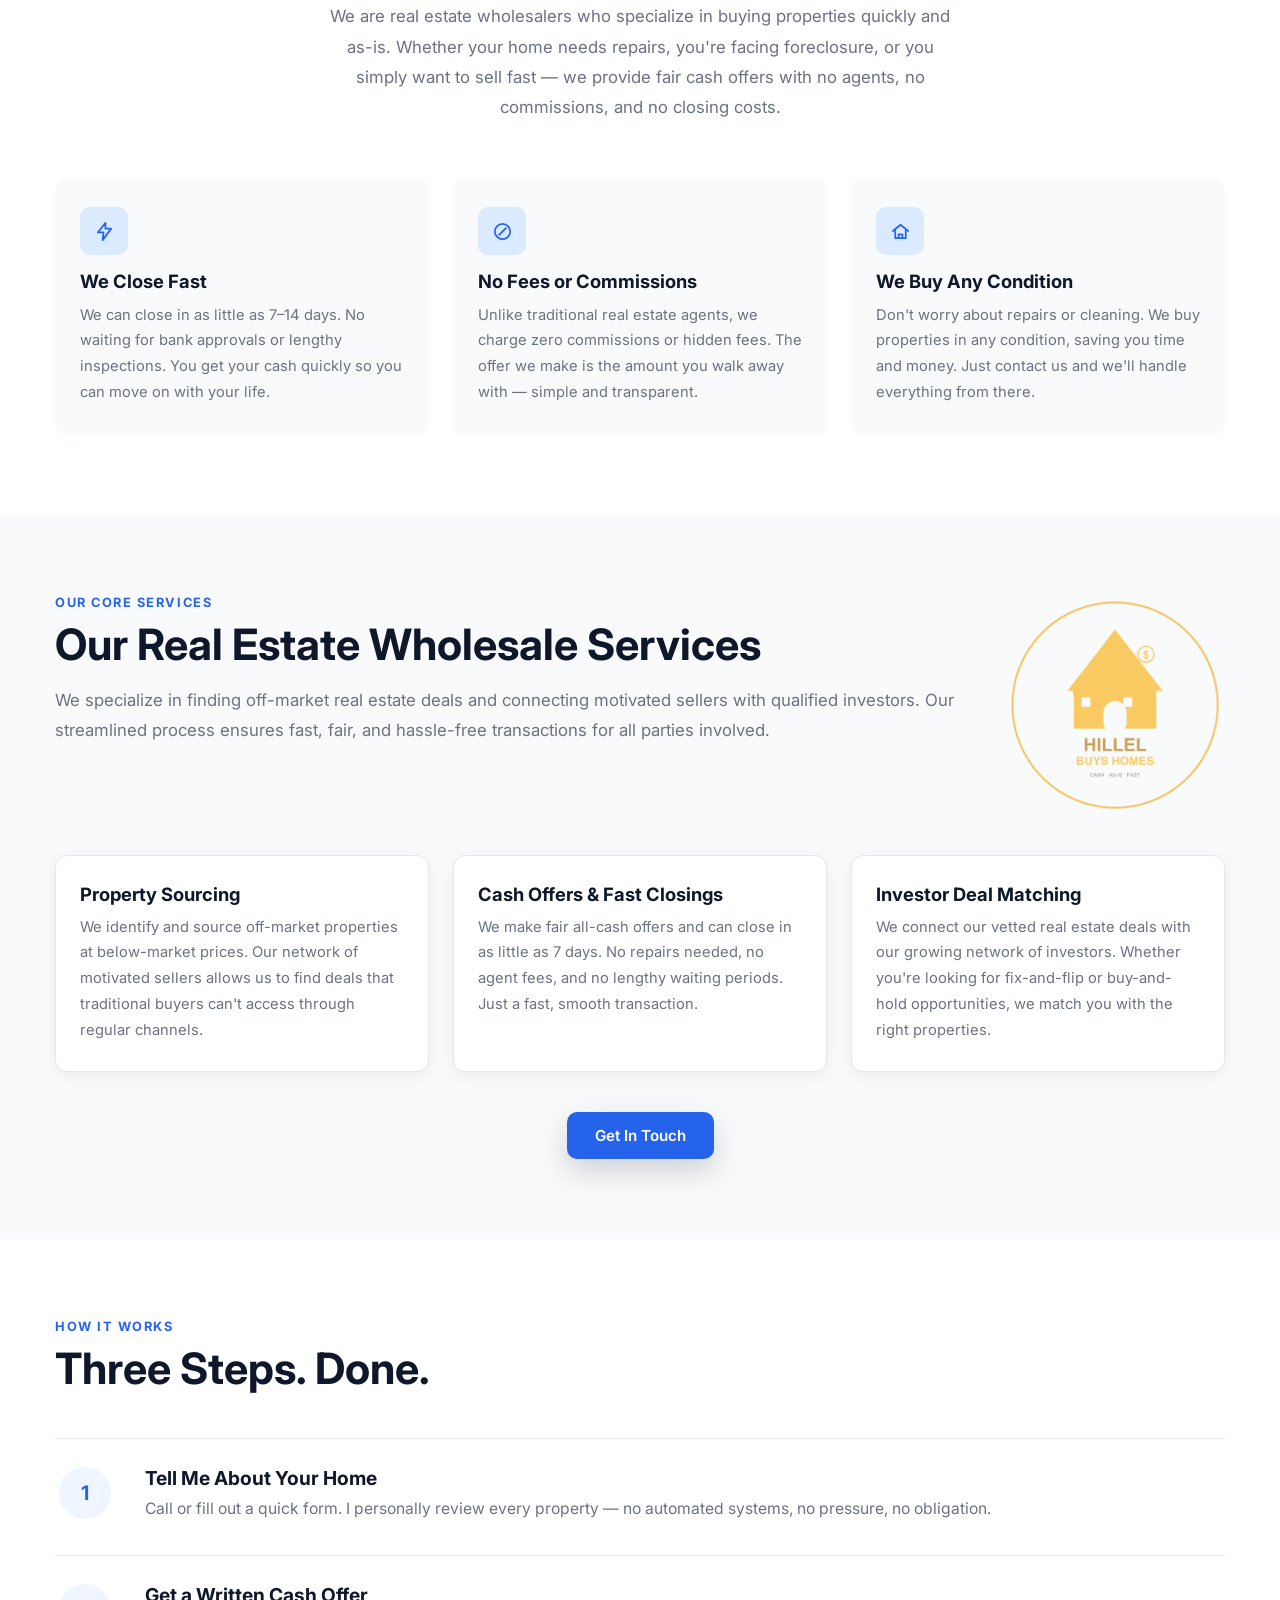
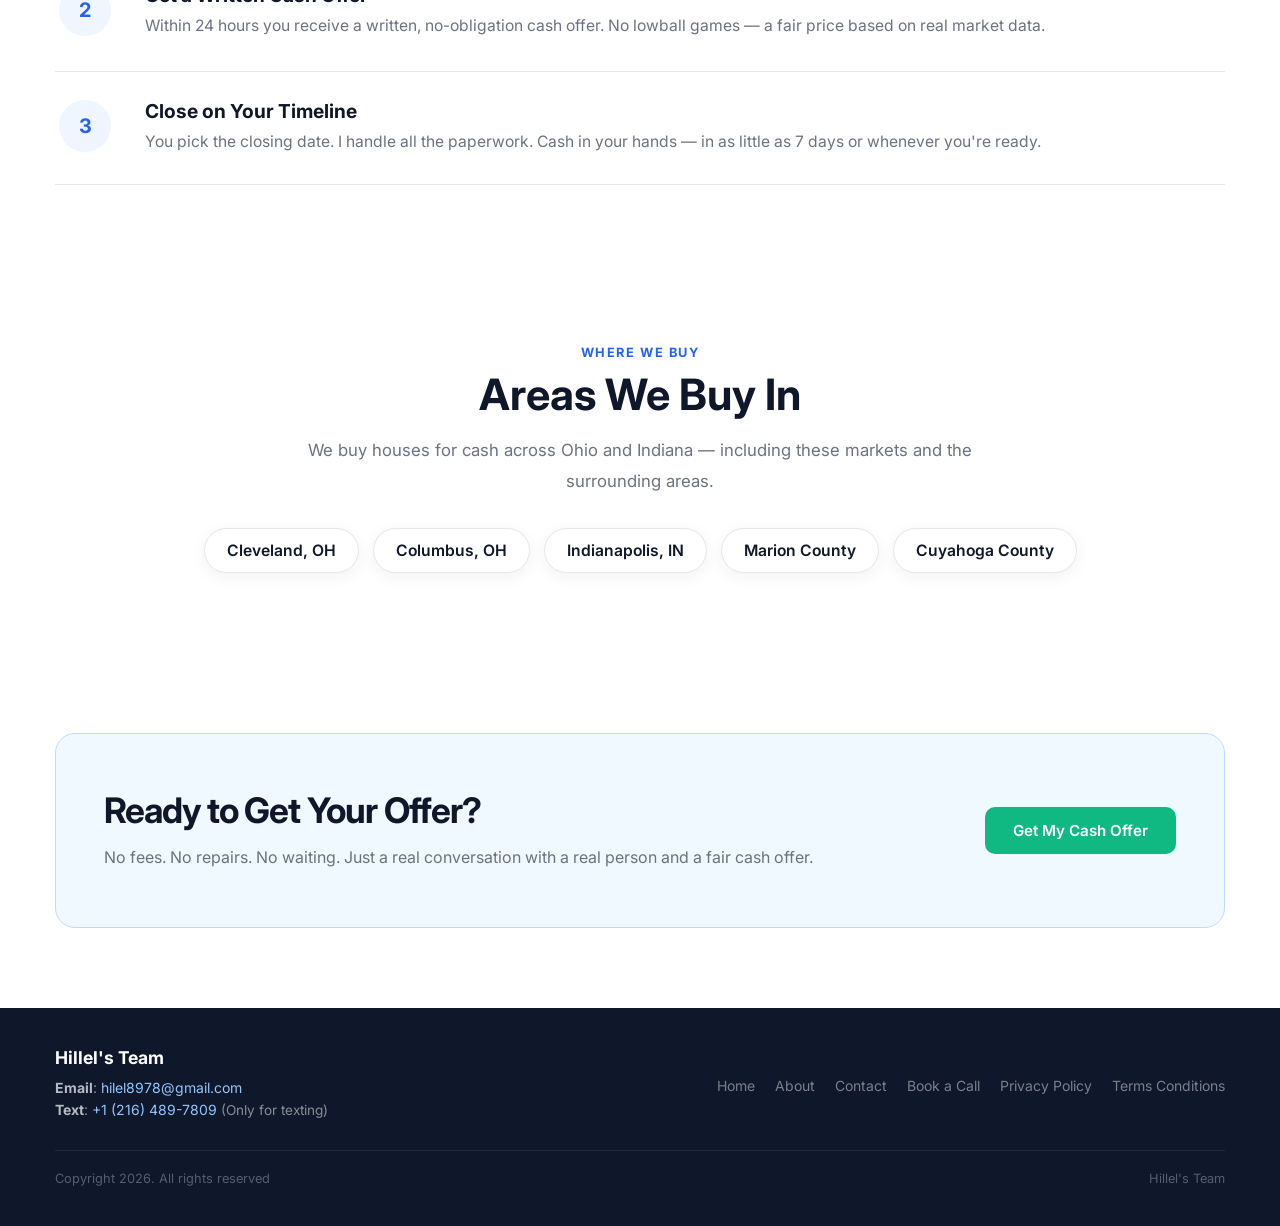
==== commit 83602e35: "Add homepage condition property images" ====
--- a/index.html
+++ b/index.html
@@ -106,6 +106,49 @@
   </div>
 </section>
 
+<!-- ══ WE BUY IN ANY CONDITION ══ -->
+<section class="condition" id="any-condition">
+  <div class="section-inner">
+    <div style="text-align:center;max-width:680px;margin:0 auto;">
+      <div class="section-label">What we buy</div>
+      <h2 class="section-title">We Buy Houses in Any Condition</h2>
+      <p class="section-desc">
+        Move-in ready or in rough shape — it doesn't matter. We make a fair cash offer either way.
+      </p>
+    </div>
+    <div class="condition-grid">
+
+      <div class="condition-card">
+        <div class="condition-photo" style="background-image:url('assets/images/condition-single-family.jpg')"></div>
+        <div class="condition-body">
+          <span class="condition-label">Single Family</span>
+          <h3>Move-In Ready Homes</h3>
+          <p>Great condition or just needs some love — we'll make a fair offer either way.</p>
+        </div>
+      </div>
+
+      <div class="condition-card">
+        <div class="condition-photo" style="background-image:url('assets/images/condition-fixer-upper.jpg')"></div>
+        <div class="condition-body">
+          <span class="condition-label">Needs Repairs</span>
+          <h3>Fixer-Uppers Welcome</h3>
+          <p>Don't spend a dollar on repairs. Sell it exactly as it sits today.</p>
+        </div>
+      </div>
+
+      <div class="condition-card">
+        <div class="condition-photo" style="background-image:url('assets/images/condition-any-situation.jpg')"></div>
+        <div class="condition-body">
+          <span class="condition-label">Any Situation</span>
+          <h3>Difficult Situations</h3>
+          <p>Inherited property, relocation, financial pressure — we can help.</p>
+        </div>
+      </div>
+
+    </div>
+  </div>
+</section>
+
 <!-- ══ WHY CHOOSE US ══ -->
 <section class="why-us" id="why-choose-us">
   <div class="section-inner">
@@ -198,6 +241,43 @@
   </div>
 </section>
 
+<!-- ══ HOW IT WORKS ══ -->
+<section class="steps" id="how-it-works">
+  <div class="section-inner">
+    <div style="max-width:680px;">
+      <div class="section-label">How it works</div>
+      <h2 class="section-title">Three Steps. Done.</h2>
+    </div>
+    <div class="steps-list">
+
+      <div class="step-row">
+        <div class="step-num">1</div>
+        <div class="step-body">
+          <h3>Tell Me About Your Home</h3>
+          <p>Call or fill out a quick form. I personally review every property — no automated systems, no pressure, no obligation.</p>
+        </div>
+      </div>
+
+      <div class="step-row">
+        <div class="step-num">2</div>
+        <div class="step-body">
+          <h3>Get a Written Cash Offer</h3>
+          <p>Within 24 hours you receive a written, no-obligation cash offer. No lowball games — a fair price based on real market data.</p>
+        </div>
+      </div>
+
+      <div class="step-row">
+        <div class="step-num">3</div>
+        <div class="step-body">
+          <h3>Close on Your Timeline</h3>
+          <p>You pick the closing date. I handle all the paperwork. Cash in your hands — in as little as 7 days or whenever you're ready.</p>
+        </div>
+      </div>
+
+    </div>
+  </div>
+</section>
+
 <!-- ══ SERVICE AREAS ══ -->
 <section class="why-us" id="service-areas">
   <div class="section-inner">
@@ -223,11 +303,11 @@
   <div class="section-inner">
     <div class="cta-inner">
       <div>
-        <h2>Ready to Schedule Your Appointment?</h2>
-        <p>Take the next step with confidence. Book your appointment online quickly and conveniently, and let us take care of the rest.</p>
+        <h2>Ready to Get Your Offer?</h2>
+        <p>No fees. No repairs. No waiting. Just a real conversation with a real person and a fair cash offer.</p>
       </div>
       <div>
-        <a href="appointment.html" class="btn btn-green">Schedule a Call</a>
+        <a href="appointment.html" class="btn btn-green">Get My Cash Offer</a>
       </div>
     </div>
   </div>
--- a/assets/css/style.css
+++ b/assets/css/style.css
@@ -338,3 +338,43 @@
   transition: border-color .15s, color .15s;
 }
 .area-chip:hover { border-color: var(--blue); color: var(--blue); }
+
+/* ── WE BUY IN ANY CONDITION (3 image cards) ── */
+.condition { background: var(--gray-lt); }
+.condition-grid { display: grid; grid-template-columns: repeat(3,1fr); gap: 24px; margin-top: 40px; }
+.condition-card {
+  background: var(--white); border: 1px solid var(--border); border-radius: 14px;
+  overflow: hidden; box-shadow: var(--shadow-sm); transition: transform .2s, box-shadow .2s;
+}
+.condition-card:hover { transform: translateY(-5px); box-shadow: var(--shadow); }
+.condition-photo {
+  height: 210px; background: #e2e8f0 center / cover no-repeat;
+  display: flex; align-items: flex-end;
+}
+.condition-body { padding: 22px 24px 26px; }
+.condition-label {
+  display: inline-block; font-size: .72rem; font-weight: 700; letter-spacing: .08em;
+  text-transform: uppercase; color: var(--blue); margin-bottom: 10px;
+}
+.condition-body h3 { font-size: 1.2rem; color: var(--navy); margin-bottom: 8px; }
+.condition-body p { color: var(--gray); font-size: .92rem; line-height: 1.7; margin: 0; }
+
+/* ── HOW IT WORKS (steps) ── */
+.steps { background: var(--white); }
+.steps-list { margin-top: 44px; display: flex; flex-direction: column; gap: 4px; }
+.step-row {
+  display: grid; grid-template-columns: 64px 1fr; gap: 22px; align-items: start;
+  padding: 28px 4px; border-top: 1px solid var(--border);
+}
+.step-row:last-child { border-bottom: 1px solid var(--border); }
+.step-num {
+  width: 52px; height: 52px; border-radius: 50%; background: var(--blue-lt);
+  color: var(--blue); font-weight: 700; font-size: 1.25rem;
+  display: flex; align-items: center; justify-content: center;
+}
+.step-body h3 { font-size: 1.2rem; color: var(--navy); margin-bottom: 6px; }
+.step-body p { color: var(--gray); font-size: .98rem; line-height: 1.75; margin: 0; }
+
+@media (max-width: 880px) {
+  .condition-grid { grid-template-columns: 1fr; }
+}
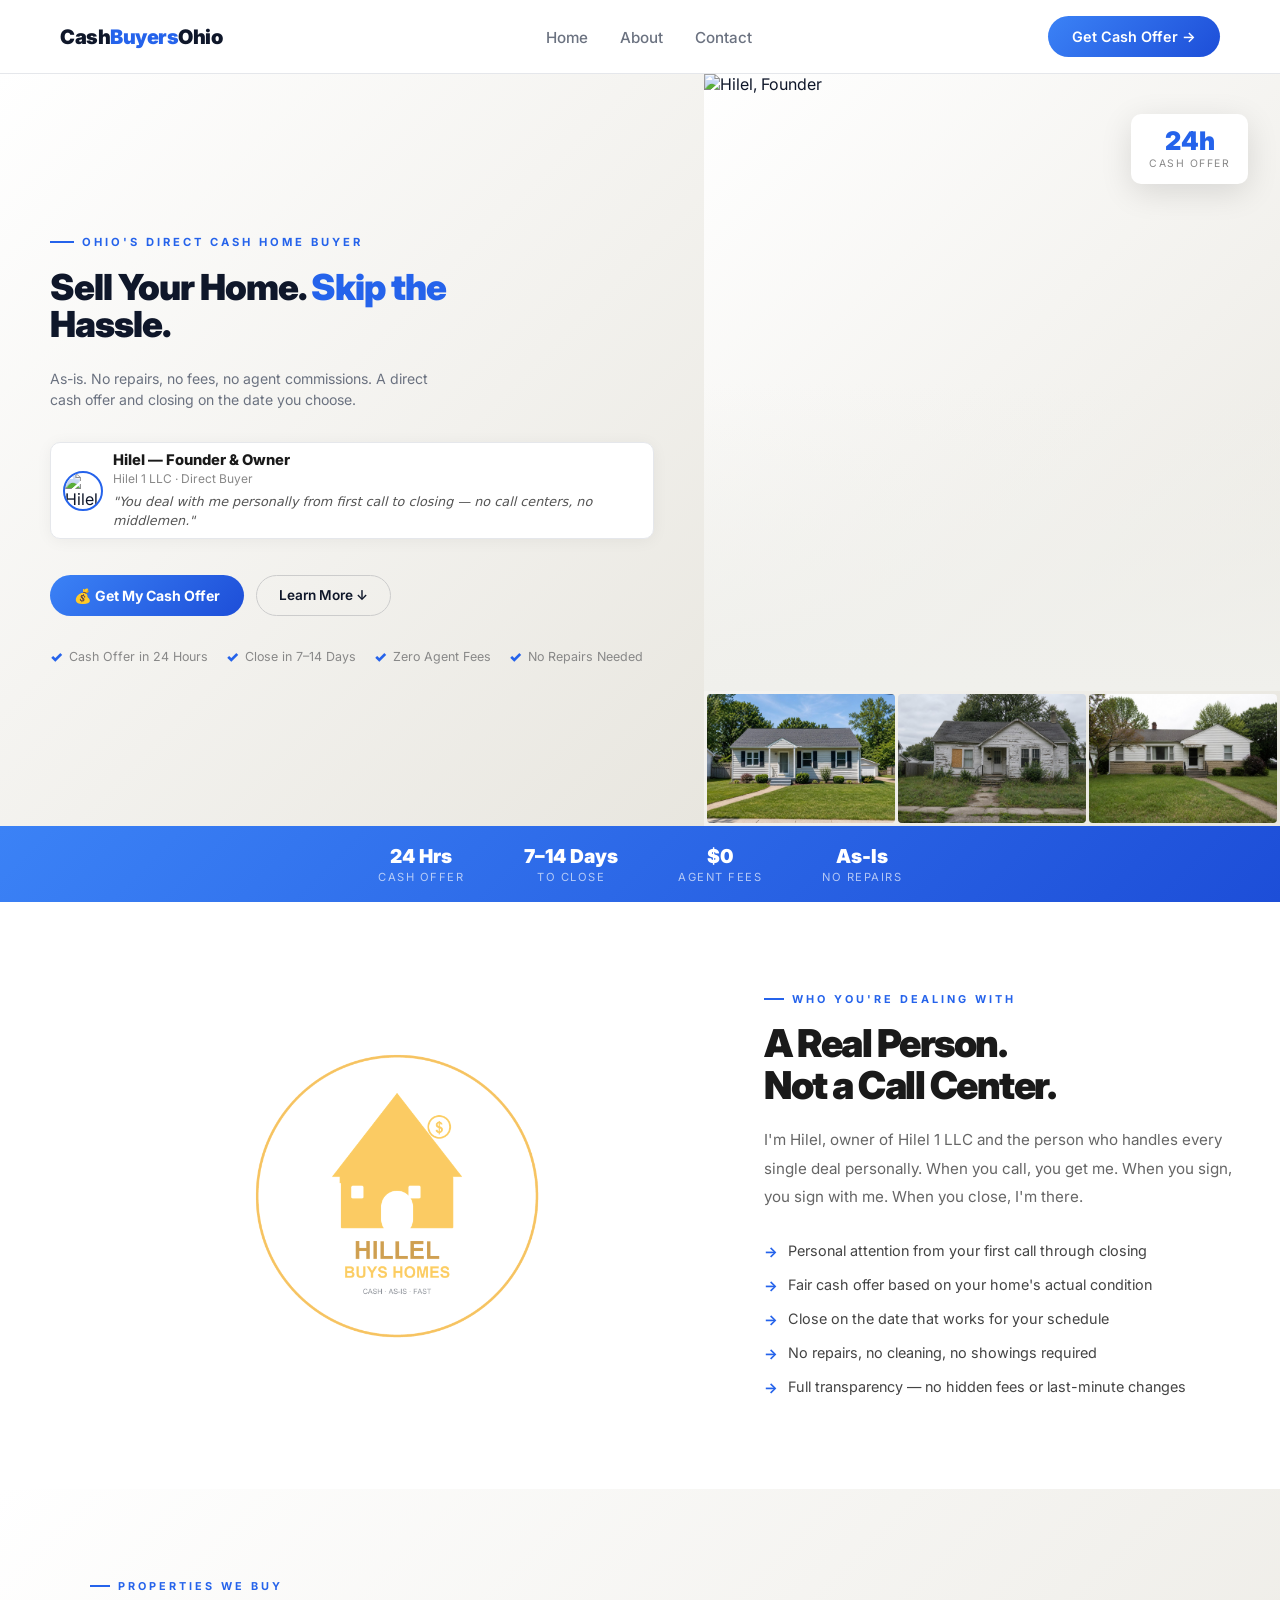
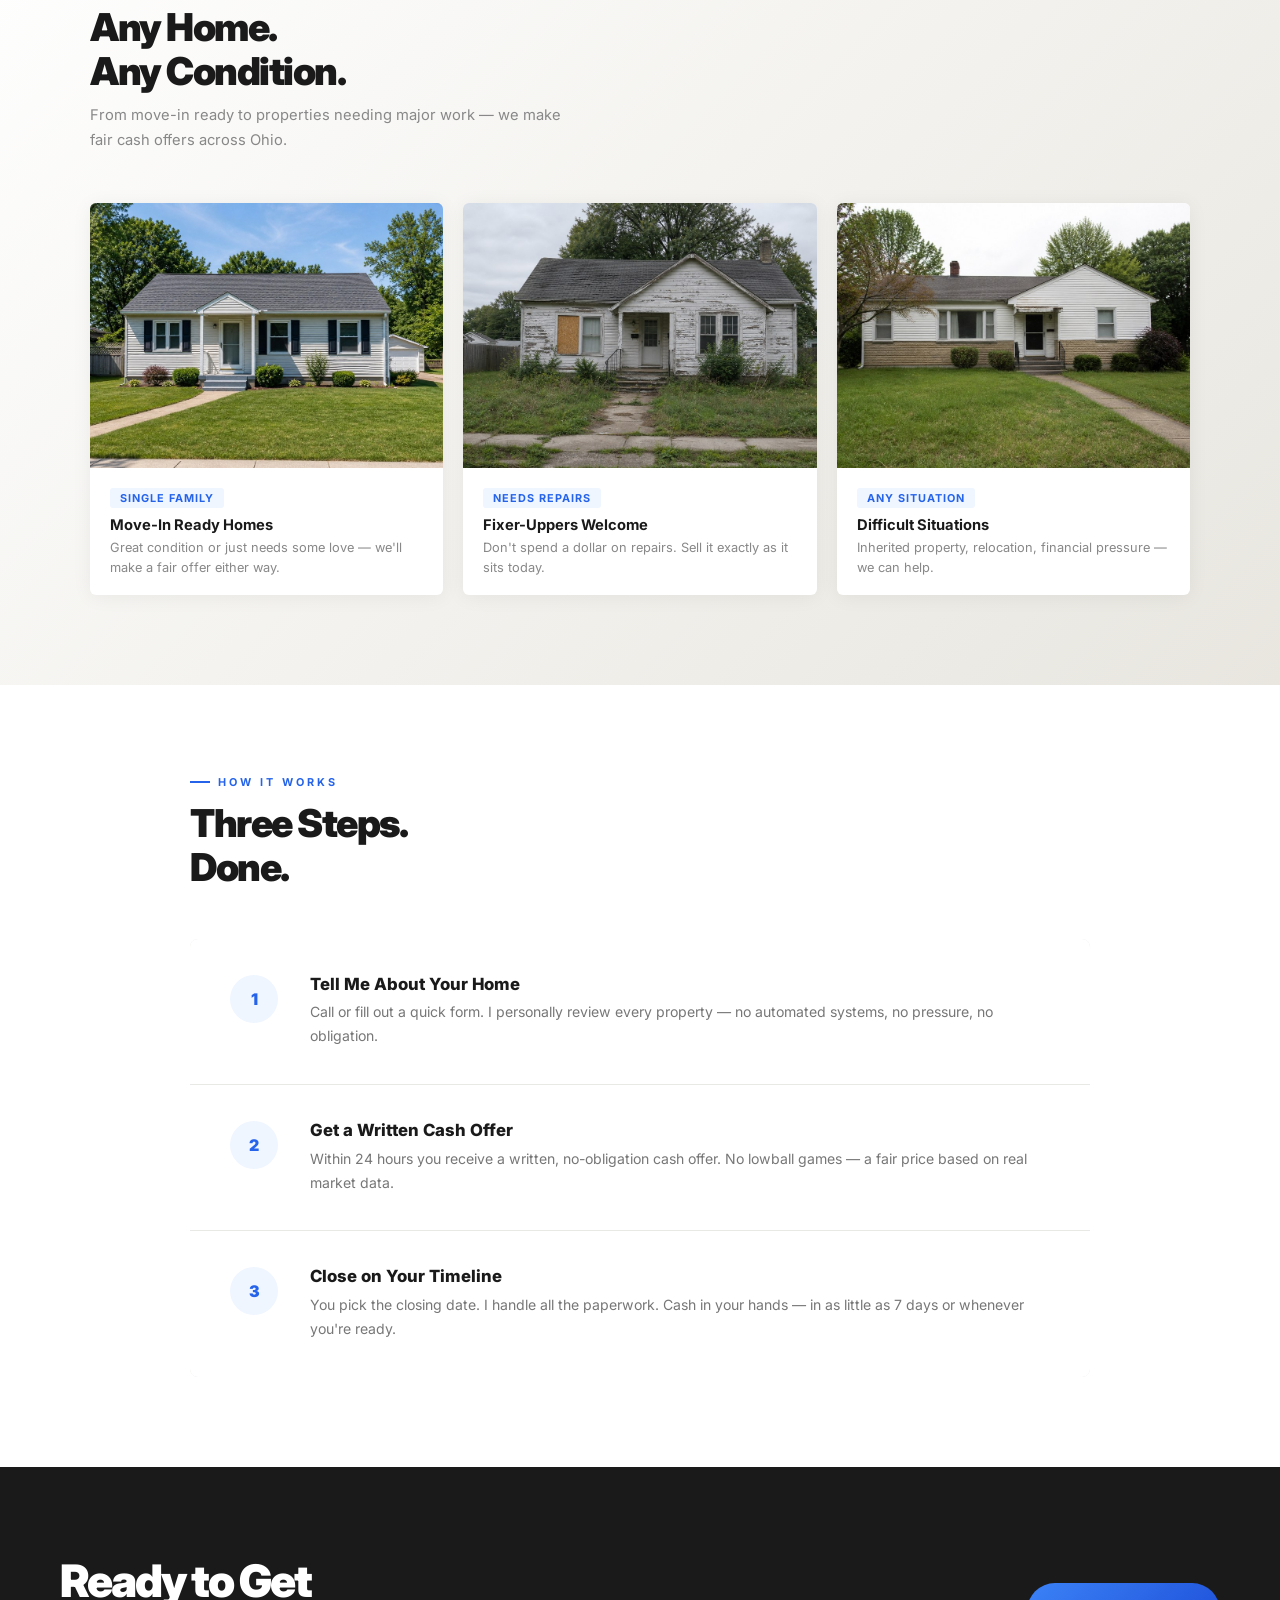
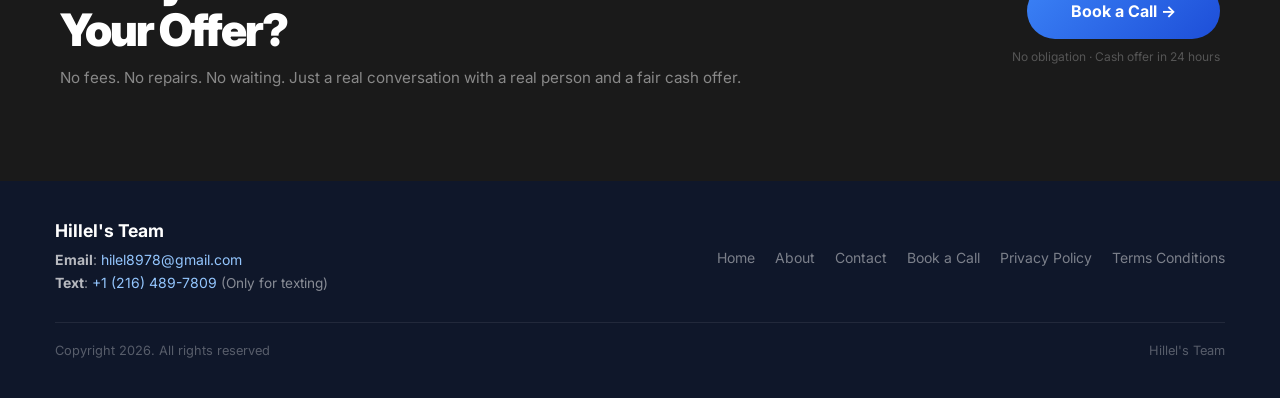
==== commit be793e5b: "Apply UI design updates: background gradients, mobile nav, rounded buttons, and layout fixes" ====
--- a/index.html
+++ b/index.html
@@ -30,7 +30,7 @@
     "alternateName": "Cash Buyers Ohio",
     "description": "Direct cash home buyer in Ohio. We buy houses as-is for cash with no repairs, no agent fees, and no commissions — closing in as little as 7–14 days.",
     "url": "https://cashbuyersohio.net/",
-    "logo": "https://cashbuyersohio.net/assets/images/hillel_home_logo.png",
+    "logo": "https://cashbuyersohio.net/assets/images/hillel_logo_clean.png",
     "image": "https://cashbuyersohio.net/assets/images/hero-owner-professional.png",
     "telephone": "+1-216-744-7725",
     "email": "hilel8978@gmail.com",
@@ -55,264 +55,166 @@
 <body>
 
 <!-- ══ NAV ══ -->
-<nav>
-  <div class="nav-inner">
-    <a href="index.html" style="display:block;">
-      <img src="assets/images/hillel_home_logo.png?v=home-yellow-2" alt="Home logo" class="nav-logo-img">
-    </a>
-    <div class="nav-links" id="nav-links">
-      <a href="index.html" class="hide-mob">Home</a>
-      <a href="about.html" class="hide-mob">About</a>
-      <a href="contact.html" class="hide-mob">Contact</a>
-      <a href="appointment.html" class="nav-cta">Book a Call</a>
-    </div>
-    <button class="hamburger" id="hamburger" aria-label="Toggle navigation">
-      <span></span><span></span><span></span>
-    </button>
-  </div>
+<nav class="nav-d5">
+  <div class="n-logo"><a href="index.html" style="text-decoration:none;color:inherit;">Cash<em>Buyers</em>Ohio</a></div>
+  <div class="n-links" id="mobile-menu">
+    <a href="index.html">Home</a>
+    <a href="about.html">About</a>
+    <a href="contact.html">Contact</a>
+  </div>
+  <a href="appointment.html" class="n-cta">Get Cash Offer →</a>
+  <button class="hamburger" id="nav-toggle" aria-label="Toggle navigation">
+    <span></span><span></span><span></span>
+  </button>
 </nav>
 
 <!-- ══ HERO ══ -->
-<section class="hero hero-owner">
-  <div class="hero-inner">
-
-    <!-- Left col -->
-    <div>
-      <div class="hero-badge fade-up">Direct Cash Home Buyer in Ohio</div>
-      <h1 class="hero-title fade-up d1">Get a Strong Cash Offer and Close on Your Timeline</h1>
-      <p class="hero-desc fade-up d2">
-        Sell as-is without repairs, showings, or agent fees. We move fast, communicate clearly, and help you close with confidence.
-      </p>
-      <div class="hero-btns fade-up d3">
-        <a href="contact.html" class="btn btn-cobalt">Book A Call</a>
-        <button class="btn btn-outline" onclick="document.querySelector('.why-us').scrollIntoView({behavior:'smooth'})">Learn More</button>
-      </div>
-      <div class="hero-hook fade-up d4">
-        <span>Cash Offer in 24 Hours</span>
-        <span>Close in 7-14 Days</span>
-        <span>No Repairs. No Commissions.</span>
-      </div>
-    </div>
-
-    <!-- Right col – inquiry card -->
-    <div class="fade-up d4">
-      <div class="inquiry-card">
-        <h3>Speak With the Decision-Maker Today</h3>
-        <p>Tell us about your property and get a same-day response with clear next steps.</p>
-        <a href="contact.html" class="btn btn-blue btn-full">Inquire Now</a>
-      </div>
-    </div>
-
-  </div>
-</section>
-
-<!-- ══ WE BUY IN ANY CONDITION ══ -->
-<section class="condition" id="any-condition">
-  <div class="section-inner">
-    <div style="text-align:center;max-width:680px;margin:0 auto;">
-      <div class="section-label">What we buy</div>
-      <h2 class="section-title">We Buy Houses in Any Condition</h2>
-      <p class="section-desc">
-        Move-in ready or in rough shape — it doesn't matter. We make a fair cash offer either way.
-      </p>
-    </div>
-    <div class="condition-grid">
-
-      <div class="condition-card">
-        <div class="condition-photo" style="background-image:url('assets/images/condition-single-family.jpg')"></div>
-        <div class="condition-body">
-          <span class="condition-label">Single Family</span>
-          <h3>Move-In Ready Homes</h3>
-          <p>Great condition or just needs some love — we'll make a fair offer either way.</p>
-        </div>
-      </div>
-
-      <div class="condition-card">
-        <div class="condition-photo" style="background-image:url('assets/images/condition-fixer-upper.jpg')"></div>
-        <div class="condition-body">
-          <span class="condition-label">Needs Repairs</span>
-          <h3>Fixer-Uppers Welcome</h3>
-          <p>Don't spend a dollar on repairs. Sell it exactly as it sits today.</p>
-        </div>
-      </div>
-
-      <div class="condition-card">
-        <div class="condition-photo" style="background-image:url('assets/images/condition-any-situation.jpg')"></div>
-        <div class="condition-body">
-          <span class="condition-label">Any Situation</span>
-          <h3>Difficult Situations</h3>
-          <p>Inherited property, relocation, financial pressure — we can help.</p>
-        </div>
-      </div>
-
-    </div>
-  </div>
-</section>
-
-<!-- ══ WHY CHOOSE US ══ -->
-<section class="why-us" id="why-choose-us">
-  <div class="section-inner">
-
-    <div class="why-header">
-      <div class="section-label">Why choose us</div>
-      <h2 class="section-title">Why Sellers Choose Us Over Anyone Else</h2>
-      <p class="section-desc">
-        We are real estate wholesalers who specialize in buying properties quickly and as-is. Whether your home needs repairs, you're facing foreclosure, or you simply want to sell fast — we provide fair cash offers with no agents, no commissions, and no closing costs.
-      </p>
-    </div>
-
-    <div class="why-grid">
-
-      <div class="why-card">
-        <div class="why-icon" aria-hidden="true">
-          <svg viewBox="0 0 24 24" fill="none">
-            <path d="M13 3L5 13h6l-1 8 9-12h-6l0-6z" stroke="currentColor" stroke-width="1.8" stroke-linejoin="round"/>
-          </svg>
-        </div>
-        <h3>We Close Fast</h3>
-        <p>We can close in as little as 7–14 days. No waiting for bank approvals or lengthy inspections. You get your cash quickly so you can move on with your life.</p>
-      </div>
-
-      <div class="why-card">
-        <div class="why-icon" aria-hidden="true">
-          <svg viewBox="0 0 24 24" fill="none">
-            <circle cx="12" cy="12" r="8" stroke="currentColor" stroke-width="1.8"/>
-            <path d="M8.5 15.5l7-7" stroke="currentColor" stroke-width="1.8" stroke-linecap="round"/>
-          </svg>
-        </div>
-        <h3>No Fees or Commissions</h3>
-        <p>Unlike traditional real estate agents, we charge zero commissions or hidden fees. The offer we make is the amount you walk away with — simple and transparent.</p>
-      </div>
-
-      <div class="why-card">
-        <div class="why-icon" aria-hidden="true">
-          <svg viewBox="0 0 24 24" fill="none">
-            <path d="M4 11.5L12 5l8 6.5" stroke="currentColor" stroke-width="1.8" stroke-linecap="round" stroke-linejoin="round"/>
-            <path d="M6.5 10.5V19h11v-8.5" stroke="currentColor" stroke-width="1.8" stroke-linejoin="round"/>
-            <path d="M10 19v-4h4v4" stroke="currentColor" stroke-width="1.8" stroke-linejoin="round"/>
-          </svg>
-        </div>
-        <h3>We Buy Any Condition</h3>
-        <p>Don't worry about repairs or cleaning. We buy properties in any condition, saving you time and money. Just contact us and we'll handle everything from there.</p>
-      </div>
-
-    </div>
-  </div>
-</section>
-
-<!-- ══ SERVICES ══ -->
-<section class="services" id="services">
-  <div class="section-inner">
-
-    <div class="services-top-row">
-      <div>
-        <div class="section-label">Our core services</div>
-        <h2 class="section-title">Our Real Estate Wholesale Services</h2>
-        <p class="section-desc">
-          We specialize in finding off-market real estate deals and connecting motivated sellers with qualified investors. Our streamlined process ensures fast, fair, and hassle-free transactions for all parties involved.
-        </p>
-      </div>
-      <img src="assets/images/hillel_logo_clean.png?v=clean-1" alt="" class="services-img">
-    </div>
-
-    <div class="services-grid">
-
-      <div class="service-card">
-        <h3>Property Sourcing</h3>
-        <p>We identify and source off-market properties at below-market prices. Our network of motivated sellers allows us to find deals that traditional buyers can't access through regular channels.</p>
-      </div>
-
-      <div class="service-card">
-        <h3>Cash Offers &amp; Fast Closings</h3>
-        <p>We make fair all-cash offers and can close in as little as 7 days. No repairs needed, no agent fees, and no lengthy waiting periods. Just a fast, smooth transaction.</p>
-      </div>
-
-      <div class="service-card">
-        <h3>Investor Deal Matching</h3>
-        <p>We connect our vetted real estate deals with our growing network of investors. Whether you're looking for fix-and-flip or buy-and-hold opportunities, we match you with the right properties.</p>
-      </div>
-
-    </div>
-
-    <div class="services-cta">
-      <a href="contact.html" class="btn btn-blue">Get In Touch</a>
-    </div>
-
-  </div>
-</section>
-
-<!-- ══ HOW IT WORKS ══ -->
-<section class="steps" id="how-it-works">
-  <div class="section-inner">
-    <div style="max-width:680px;">
-      <div class="section-label">How it works</div>
-      <h2 class="section-title">Three Steps. Done.</h2>
-    </div>
-    <div class="steps-list">
-
-      <div class="step-row">
-        <div class="step-num">1</div>
-        <div class="step-body">
+<div class="hero-d5">
+  <div class="hero-left-d5">
+    <div class="h-eyebrow-d5">Ohio's Direct Cash Home Buyer</div>
+    <h1>Sell Your Home. <em>Skip the</em><br>Hassle.</h1>
+    <p class="h-desc-d5">As-is. No repairs, no fees, no agent commissions. A direct cash offer and closing on the date you choose.</p>
+
+    <div class="owner-card-d5">
+      <img src="https://cashbuyersohio.net/assets/images/hero-owner-professional.png" alt="Hilel" class="owner-thumb-d5"/>
+      <div class="owner-info-d5">
+        <div class="owner-name-d5">Hilel — Founder &amp; Owner</div>
+        <div class="owner-role-d5">Hilel 1 LLC · Direct Buyer</div>
+        <div class="owner-quote-d5">"You deal with me personally from first call to closing — no call centers, no middlemen."</div>
+      </div>
+    </div>
+
+    <div class="hero-btns-d5">
+      <a href="appointment.html" class="btn-main-d5">💰 Get My Cash Offer</a>
+      <a href="about.html" class="btn-outline-d5">Learn More ↓</a>
+    </div>
+
+    <div class="trust-row-d5">
+      <div class="trust-item-d5">Cash Offer in 24 Hours</div>
+      <div class="trust-item-d5">Close in 7–14 Days</div>
+      <div class="trust-item-d5">Zero Agent Fees</div>
+      <div class="trust-item-d5">No Repairs Needed</div>
+    </div>
+  </div>
+
+  <div class="hero-right-d5">
+    <div class="hero-right-bg-d5">
+      <div class="portrait-zone-d5">
+        <img src="https://cashbuyersohio.net/assets/images/hero-owner-professional.png" alt="Hilel, Founder"/>
+        <div class="portrait-overlay-d5"></div>
+      </div>
+      <div class="house-strip-d5">
+        <div class="hs-d5"><img src="assets/images/condition-single-family.jpg" alt="home"/></div>
+        <div class="hs-d5"><img src="assets/images/condition-fixer-upper.jpg" alt="home"/></div>
+        <div class="hs-d5"><img src="assets/images/condition-any-situation.jpg" alt="home"/></div>
+      </div>
+    </div>
+    <div class="badge-float-d5">
+      <div class="badge-num-d5">24h</div>
+      <div class="badge-label-d5">Cash Offer</div>
+    </div>
+  </div>
+</div>
+
+<!-- DIVIDER -->
+<div class="divider-strip-d5">
+  <div class="ds-item-d5"><div class="ds-num-d5">24 Hrs</div><div class="ds-label-d5">Cash Offer</div></div>
+  <div class="ds-item-d5"><div class="ds-num-d5">7–14 Days</div><div class="ds-label-d5">To Close</div></div>
+  <div class="ds-item-d5"><div class="ds-num-d5">$0</div><div class="ds-label-d5">Agent Fees</div></div>
+  <div class="ds-item-d5"><div class="ds-num-d5">As-Is</div><div class="ds-label-d5">No Repairs</div></div>
+</div>
+
+<!-- ABOUT -->
+<div class="about-d5">
+  <div class="about-img-wrap-d5 reveal-left">
+    <div class="about-img-frame-d5">
+      <img src="assets/images/hillel_logo_clean.png" alt="Hillel's Team Logo"/>
+    </div>
+    <div class="about-accent-d5"></div>
+  </div>
+  <div class="about-text-d5 reveal-right">
+    <div class="about-label-d5">Who You're Dealing With</div>
+    <h2>A Real Person.<br>Not a Call Center.</h2>
+    <p class="about-bio-d5">I'm Hilel, owner of Hilel 1 LLC and the person who handles every single deal personally. When you call, you get me. When you sign, you sign with me. When you close, I'm there.</p>
+    <ul class="about-list-d5">
+      <li>Personal attention from your first call through closing</li>
+      <li>Fair cash offer based on your home's actual condition</li>
+      <li>Close on the date that works for your schedule</li>
+      <li>No repairs, no cleaning, no showings required</li>
+      <li>Full transparency — no hidden fees or last-minute changes</li>
+    </ul>
+  </div>
+</div>
+
+<!-- PROPERTIES -->
+<div class="properties-d5">
+  <div class="prop-inner-d5">
+    <div class="section-header-d5 reveal">
+      <div class="sec-tag-d5">Properties We Buy</div>
+      <h2 class="sec-h-d5">Any Home.<br>Any Condition.</h2>
+      <p class="sec-sub-d5">From move-in ready to properties needing major work — we make fair cash offers across Ohio.</p>
+    </div>
+    <div class="prop-grid-d5">
+      <div class="pcard-d5 reveal">
+        <div class="pcard-img-d5"><img src="assets/images/condition-single-family.jpg" alt="Single family home"/></div>
+        <div class="pcard-body-d5"><div class="pcard-tag-d5">Single Family</div><div class="pcard-title-d5">Move-In Ready Homes</div><div class="pcard-desc-d5">Great condition or just needs some love — we'll make a fair offer either way.</div></div>
+      </div>
+      <div class="pcard-d5 reveal">
+        <div class="pcard-img-d5"><img src="assets/images/condition-fixer-upper.jpg" alt="Fixer upper"/></div>
+        <div class="pcard-body-d5"><div class="pcard-tag-d5">Needs Repairs</div><div class="pcard-title-d5">Fixer-Uppers Welcome</div><div class="pcard-desc-d5">Don't spend a dollar on repairs. Sell it exactly as it sits today.</div></div>
+      </div>
+      <div class="pcard-d5 reveal">
+        <div class="pcard-img-d5"><img src="assets/images/condition-any-situation.jpg" alt="Any condition"/></div>
+        <div class="pcard-body-d5"><div class="pcard-tag-d5">Any Situation</div><div class="pcard-title-d5">Difficult Situations</div><div class="pcard-desc-d5">Inherited property, relocation, financial pressure — we can help.</div></div>
+      </div>
+    </div>
+  </div>
+</div>
+
+<!-- PROCESS -->
+<div class="process-d5">
+  <div class="process-inner-d5">
+    <div class="section-header-d5 reveal">
+      <div class="sec-tag-d5">How It Works</div>
+      <h2 class="sec-h-d5">Three Steps.<br>Done.</h2>
+    </div>
+    <div class="process-steps-d5">
+      <div class="ps-d5 reveal">
+        <div class="ps-num-d5">1</div>
+        <div>
           <h3>Tell Me About Your Home</h3>
           <p>Call or fill out a quick form. I personally review every property — no automated systems, no pressure, no obligation.</p>
         </div>
       </div>
-
-      <div class="step-row">
-        <div class="step-num">2</div>
-        <div class="step-body">
+      <div class="ps-d5 reveal">
+        <div class="ps-num-d5">2</div>
+        <div>
           <h3>Get a Written Cash Offer</h3>
           <p>Within 24 hours you receive a written, no-obligation cash offer. No lowball games — a fair price based on real market data.</p>
         </div>
       </div>
-
-      <div class="step-row">
-        <div class="step-num">3</div>
-        <div class="step-body">
+      <div class="ps-d5 reveal">
+        <div class="ps-num-d5">3</div>
+        <div>
           <h3>Close on Your Timeline</h3>
           <p>You pick the closing date. I handle all the paperwork. Cash in your hands — in as little as 7 days or whenever you're ready.</p>
         </div>
       </div>
-
-    </div>
-  </div>
-</section>
-
-<!-- ══ SERVICE AREAS ══ -->
-<section class="why-us" id="service-areas">
-  <div class="section-inner">
-    <div style="text-align:center;max-width:720px;margin:0 auto;">
-      <div class="section-label">Where we buy</div>
-      <h2 class="section-title">Areas We Buy In</h2>
-      <p class="section-desc">
-        We buy houses for cash across Ohio and Indiana — including these markets and the surrounding areas.
-      </p>
-    </div>
-    <div style="display:flex;flex-wrap:wrap;gap:14px;justify-content:center;margin-top:32px;">
-      <span class="area-chip">Cleveland, OH</span>
-      <span class="area-chip">Columbus, OH</span>
-      <span class="area-chip">Indianapolis, IN</span>
-      <span class="area-chip">Marion County</span>
-      <span class="area-chip">Cuyahoga County</span>
-    </div>
-  </div>
-</section>
-
-<!-- ══ CTA ══ -->
-<section class="cta-section">
-  <div class="section-inner">
-    <div class="cta-inner">
-      <div>
-        <h2>Ready to Get Your Offer?</h2>
-        <p>No fees. No repairs. No waiting. Just a real conversation with a real person and a fair cash offer.</p>
-      </div>
-      <div>
-        <a href="appointment.html" class="btn btn-green">Get My Cash Offer</a>
-      </div>
-    </div>
-  </div>
-</section>
-
+    </div>
+  </div>
+</div>
+
+<!-- CTA -->
+<div class="cta-d5">
+  <div class="cta-text-d5 reveal-left">
+    <h2>Ready to Get<br>Your Offer?</h2>
+    <p>No fees. No repairs. No waiting. Just a real conversation with a real person and a fair cash offer.</p>
+  </div>
+  <div class="cta-action-d5 reveal-right">
+    <a href="appointment.html">Book a Call →</a>
+    <div class="cta-sub-d5">No obligation · Cash offer in 24 hours</div>
+  </div>
+</div>
 <!-- ══ FOOTER ══ -->
 <footer id="footer">
   <div class="footer-inner">
@@ -341,10 +243,31 @@
 </footer>
 
 <script>
-  document.getElementById('hamburger').addEventListener('click', function() {
-    document.getElementById('nav-links').classList.toggle('active');
-  });
+  const navToggle = document.getElementById('nav-toggle');
+  const mobileMenu = document.getElementById('mobile-menu');
+  if (navToggle && mobileMenu) {
+    navToggle.addEventListener('click', function() {
+      navToggle.classList.toggle('open');
+      mobileMenu.classList.toggle('open');
+    });
+    mobileMenu.querySelectorAll('a').forEach(link => {
+      link.addEventListener('click', () => {
+        navToggle.classList.remove('open');
+        mobileMenu.classList.remove('open');
+      });
+    });
+  }
+
+  const io = new IntersectionObserver(entries => {
+    entries.forEach(e => { if(e.isIntersecting) e.target.classList.add('visible'); });
+  }, {threshold: 0.1});
+  document.querySelectorAll('.reveal,.reveal-left,.reveal-right').forEach(el => io.observe(el));
 </script>
 
+
+<!-- Sticky Bottom CTA (Mobile Only) -->
+<div class="mobile-bottom-cta-d5">
+  <a href="appointment.html" class="n-cta-bottom">Get My Cash Offer</a>
+</div>
 </body>
 </html>
--- a/assets/css/style.css
+++ b/assets/css/style.css
@@ -52,13 +52,13 @@
 .nav-links { display: flex; gap: 4px; align-items: center; }
 .nav-links a {
   color: var(--gray); text-decoration: none;
-  font-size: .875rem; font-weight: 500; padding: 8px 14px; border-radius: 8px;
+  font-size: .875rem; font-weight: 500; padding: 8px 14px; border-radius: 50px;
   transition: color .2s, background .2s;
 }
 .nav-links a:hover { color: var(--navy); background: var(--gray-lt); }
 .nav-links .nav-cta {
   background: var(--blue); color: var(--white) !important;
-  font-weight: 600; padding: 9px 20px; border-radius: 8px;
+  font-weight: 600; padding: 9px 20px; border-radius: 50px;
 }
 .nav-links .nav-cta:hover { background: var(--blue-dk); }
 .hamburger { display: none; background: none; border: none; cursor: pointer; padding: 8px; }
@@ -66,7 +66,7 @@
 
 /* ── HERO ── */
 .hero {
-  background: linear-gradient(135deg, #eef2ff 0%, #ecfeff 100%);
+  background: linear-gradient(135deg, #ffffff 0%, #e8e6df 100%);
   padding: 80px 20px;
   position: relative;
   isolation: isolate;
@@ -137,11 +137,11 @@
   text-decoration: none; border: none; cursor: pointer; font-family: inherit;
   transition: all .2s;
 }
-.btn-blue  { background: var(--blue); color: var(--white); box-shadow: 0 12px 30px rgba(15,23,42,.18); }
+.btn-blue  { background: linear-gradient(135deg, #3b82f6 0%, #1d4ed8 100%); color: var(--white); box-shadow: 0 12px 30px rgba(15,23,42,.18); }
 .btn-blue:hover  { background: var(--blue-dk); transform: translateY(-2px); }
 .btn-outline { background: var(--white); color: var(--navy); border: 1px solid var(--border); box-shadow: 0 4px 12px rgba(15,23,42,.03); }
 .btn-outline:hover { background: var(--gray-lt); transform: translateY(-2px); }
-.btn-cobalt { background: var(--blue); color: var(--white); box-shadow: 0 12px 30px rgba(15,23,42,.18); }
+.btn-cobalt { background: linear-gradient(135deg, #3b82f6 0%, #1d4ed8 100%); color: var(--white); box-shadow: 0 12px 30px rgba(15,23,42,.18); }
 .btn-cobalt:hover { background: var(--blue-dk); transform: translateY(-2px); }
 .btn-green  { background: var(--green); color: var(--white); }
 .btn-green:hover { background: #0d9f72; transform: translateY(-2px); }
@@ -179,10 +179,12 @@
 textarea.form-control { resize: vertical; min-height: 120px; }
 
 /* ── PAGE HEADER (For Internal Pages) ── */
-.page-header { background: linear-gradient(135deg, #eef2ff 0%, #ecfeff 100%); padding: 80px 20px 60px; text-align: center; }
+.page-header { background: linear-gradient(135deg, #ffffff 0%, #e8e6df 100%); padding: 80px 20px 60px; text-align: center; }
 .page-header-title { font-size: clamp(2rem, 4vw, 3.2rem); color: var(--navy); margin-bottom: 16px; }
 .page-header-desc { color: var(--gray); font-size: 1.1rem; line-height: 1.7; max-width: 700px; margin: 0 auto; }
 
+
+.internal-grid-d5 { display: grid; grid-template-columns: 1fr 1fr; gap: 40px; }
 /* ── CONTENT BLOCK (For Text-heavy pages like About, Privacy) ── */
 .content-block { background: var(--white); padding: 60px 20px; }
 .content-inner { max-width: 800px; margin: 0 auto; color: var(--gray); font-size: 1.05rem; line-height: 1.8; }
@@ -378,3 +380,208 @@
 @media (max-width: 880px) {
   .condition-grid { grid-template-columns: 1fr; }
 }
+
+/* ── DESIGN 5 SECTIONS (HOMEPAGE) ── */
+@keyframes fadeLeft{from{opacity:0;transform:translateX(-24px);}to{opacity:1;transform:translateX(0);}}
+@keyframes fadeRight{from{opacity:0;transform:translateX(24px);}to{opacity:1;transform:translateX(0);}}
+@keyframes float{0%,100%{transform:translateY(0);}50%{transform:translateY(-8px);}}
+
+/* HERO D5 */
+.hero-d5{min-height:calc(100vh - 148px);padding-top:0;display:grid;grid-template-columns:55% 45%;overflow:hidden;background: linear-gradient(135deg, #ffffff 0%, #e8e6df 100%);}
+.hero-left-d5{padding:10px 50px;display:flex;flex-direction:column;justify-content:center;background: linear-gradient(135deg, #ffffff 0%, #e8e6df 100%);}
+.h-eyebrow-d5{font-size:0.7rem;letter-spacing:3px;text-transform:uppercase;color:var(--blue);font-weight:700;margin-bottom:20px;display:flex;align-items:center;gap:8px;animation:fadeLeft .5s ease both;}
+.h-eyebrow-d5::before{content:'';display:inline-block;width:24px;height:2px;background:var(--blue);}
+.hero-left-d5 h1{font-size:clamp(1.6rem,2.8vw,2.8rem);font-weight:900;line-height:1.05;letter-spacing:-1px;margin-bottom:24px;color:var(--navy);animation:fadeLeft .5s .1s ease both;}
+.hero-left-d5 h1 em{color:var(--blue);font-style:normal;}
+.h-desc-d5{font-size:0.88rem;color:var(--gray);line-height:1.5;max-width:400px;margin-bottom:32px;animation:fadeLeft .5s .2s ease both;}
+
+.owner-card-d5{display:flex;align-items:center;gap:10px;background:#fff;border:1px solid var(--border);border-radius:10px;padding:8px 12px;margin-bottom:36px;box-shadow:0 2px 16px rgba(0,0,0,0.05);animation:fadeLeft .5s .3s ease both;}
+.owner-thumb-d5{width:40px;height:40px;border-radius:50%;object-fit:cover;object-position:center top;border:2px solid var(--blue);}
+.owner-info-d5{flex:1;}
+.owner-name-d5{font-weight:800;font-size:0.92rem;color:#1a1a1a;}
+.owner-role-d5{font-size:0.75rem;color:#888;margin-top:2px;}
+.owner-quote-d5{font-style:italic;font-size:0.8rem;color:#555;margin-top:6px;line-height:1.5;}
+
+.hero-btns-d5{display:flex;gap:12px;margin-bottom:32px;animation:fadeLeft .5s .4s ease both;}
+.btn-main-d5{background: linear-gradient(135deg, #3b82f6 0%, #1d4ed8 100%);color:#fff;padding:12px 24px;border-radius:50px;font-weight:700;font-size:0.88rem;text-decoration:none;transition:all .2s;display:inline-block;}
+.btn-main-d5:hover{background:var(--blue-dk);transform:translateY(-2px);box-shadow:0 8px 20px rgba(46,125,50,0.3);}
+.btn-outline-d5{border:1.5px solid #ccc;color:var(--navy);padding:11px 22px;border-radius:50px;font-weight:600;font-size:0.85rem;text-decoration:none;transition:all .2s;display:inline-block;}
+.btn-outline-d5:hover{border-color:#1a1a1a;color:#1a1a1a;}
+
+.trust-row-d5{display:flex;gap:10px 18px;flex-wrap:wrap;animation:fadeLeft .5s .5s ease both;}
+.trust-item-d5{font-size:0.78rem;color:#888;display:flex;align-items:center;gap:6px;}
+.trust-item-d5::before{content:'✓';color:var(--blue);font-weight:900;font-size:0.9rem;}
+
+.hero-right-d5{position:relative;background: linear-gradient(135deg, #ffffff 0%, #e8e6df 100%);overflow:hidden;}
+.hero-right-bg-d5{position:absolute;inset:0;display:grid;grid-template-rows:82% 18%;}
+.portrait-zone-d5{position:relative;overflow:hidden; height:100%;}
+.portrait-zone-d5 img{width:100%;height:100%;object-fit:cover;object-position:center 8%;}
+.portrait-overlay-d5{position:absolute;inset:0;background:linear-gradient(to bottom,transparent 50%,#f0f0ec 100%);}
+
+.house-strip-d5{display:grid;grid-template-columns:repeat(3,1fr);gap:3px;padding:3px;}
+.house-strip-d5 .hs-d5{overflow:hidden;border-radius:4px; height: 100%;}
+.house-strip-d5 .hs-d5 img{width:100%;height:100%;object-fit:cover;transition:transform .5s;}
+.house-strip-d5 .hs-d5:hover img{transform:scale(1.06);}
+
+.badge-float-d5{position:absolute;top:40px;right:32px;background:#fff;border-radius:10px;padding:14px 18px;box-shadow:0 8px 32px rgba(0,0,0,0.12);text-align:center;animation:float 4s ease-in-out infinite;}
+.badge-num-d5{font-size:1.6rem;font-weight:900;color:var(--blue);line-height:1;}
+.badge-label-d5{font-size:0.65rem;color:#888;text-transform:uppercase;letter-spacing:1.5px;margin-top:3px;}
+
+.divider-strip-d5{background:linear-gradient(135deg, #3b82f6 0%, #1d4ed8 100%);padding:18px 60px;display:flex;justify-content:center;gap:60px;flex-wrap:wrap;}
+.ds-item-d5{text-align:center;}
+.ds-num-d5{font-size:1.2rem;font-weight:900;color:#fff;}
+.ds-label-d5{font-size:0.7rem;color:rgba(255,255,255,0.65);text-transform:uppercase;letter-spacing:1.5px;margin-top:2px;}
+
+.about-d5{padding:90px 60px;background:#fff;display:grid;grid-template-columns:55% 45%;gap:70px;align-items:center;max-width:1200px;margin:0 auto;}
+.about-img-wrap-d5{order:-1;position:relative;}
+.about-img-frame-d5{display:flex;align-items:center;justify-content:center;padding:40px;}
+.about-img-frame-d5 img{width:100%;max-width:300px;height:auto;object-fit:contain;object-position:center;opacity:0.7;margin:0 auto;display:block;}
+.about-accent-d5{display:none;}
+.about-label-d5{font-size:0.68rem;letter-spacing:3px;text-transform:uppercase;color:var(--blue);font-weight:700;margin-bottom:16px;display:flex;align-items:center;gap:8px;}
+.about-label-d5::before{content:'';display:inline-block;width:20px;height:2px;background:var(--blue);}
+.about-text-d5 h2{font-size:clamp(1.8rem,3vw,2.8rem);font-weight:900;letter-spacing:-1.5px;line-height:1.1;margin-bottom:20px;color:#1a1a1a;}
+.about-bio-d5{color:#666;line-height:1.85;font-size:0.95rem;margin-bottom:28px;}
+.about-list-d5{list-style:none;display:flex;flex-direction:column;gap:10px;padding:0;margin:0;}
+.about-list-d5 li{display:flex;align-items:flex-start;gap:10px;color:#444;font-size:0.9rem;line-height:1.6;}
+.about-list-d5 li::before{content:'→';color:var(--blue);font-weight:700;flex-shrink:0;margin-top:1px;}
+
+.properties-d5{padding:90px 60px;background: linear-gradient(135deg, #ffffff 0%, #e8e6df 100%);}
+.prop-inner-d5{max-width:1100px;margin:0 auto;}
+.section-header-d5{margin-bottom:50px;}
+.sec-tag-d5{font-size:0.68rem;letter-spacing:3px;text-transform:uppercase;color:var(--blue);font-weight:700;margin-bottom:12px;display:flex;align-items:center;gap:8px;}
+.sec-tag-d5::before{content:'';display:inline-block;width:20px;height:2px;background:var(--blue);}
+.sec-h-d5{font-size:clamp(1.8rem,3vw,2.8rem);font-weight:900;letter-spacing:-1.5px;color:#1a1a1a;margin-bottom:10px;}
+.sec-sub-d5{color:#888;font-size:0.92rem;max-width:480px;line-height:1.7;}
+.prop-grid-d5{display:grid;grid-template-columns:repeat(3,1fr);gap:20px;}
+.pcard-d5{border-radius:6px;overflow:hidden;background:#fff;box-shadow:0 2px 20px rgba(0,0,0,0.06);transition:transform .3s,box-shadow .3s;}
+.pcard-d5:hover{transform:translateY(-4px);box-shadow:0 12px 40px rgba(0,0,0,0.1);}
+.pcard-img-d5{aspect-ratio:4/3;overflow:hidden;}
+.pcard-img-d5 img{width:100%;height:100%;object-fit:cover;transition:transform .5s;}
+.pcard-d5:hover .pcard-img-d5 img{transform:scale(1.05);}
+.pcard-body-d5{padding:18px 20px;}
+.pcard-tag-d5{display:inline-block;background:var(--blue-lt);color:var(--blue);padding:3px 10px;border-radius:3px;font-size:0.68rem;font-weight:700;letter-spacing:1px;text-transform:uppercase;margin-bottom:8px;}
+.pcard-title-d5{font-weight:700;font-size:0.92rem;color:#1a1a1a;margin-bottom:4px;}
+.pcard-desc-d5{font-size:0.8rem;color:#888;line-height:1.5;}
+
+.process-d5{padding:90px 60px;background:#fff;}
+.process-inner-d5{max-width:900px;margin:0 auto;}
+.process-steps-d5{margin-top:50px;display:flex;flex-direction:column;gap:1px;background:#e8e8e4;border-radius:8px;overflow:hidden;}
+.ps-d5{background:#fff;padding:36px 40px;display:grid;grid-template-columns:56px 1fr;gap:24px;align-items:start;transition:background .2s;}
+.ps-d5:hover{background: linear-gradient(135deg, #ffffff 0%, #e8e6df 100%);}
+.ps-num-d5{width:48px;height:48px;border-radius:50%;background:var(--blue-lt);display:flex;align-items:center;justify-content:center;font-weight:900;font-size:1rem;color:var(--blue);flex-shrink:0;}
+.ps-d5 h3{font-size:1.05rem;font-weight:800;margin-bottom:6px;color:#1a1a1a;}
+.ps-d5 p{color:#777;font-size:0.88rem;line-height:1.7;margin:0;}
+
+.cta-d5{padding:90px 60px;background:#1a1a1a;display:grid;grid-template-columns:1fr auto;align-items:center;gap:40px;}
+.cta-text-d5 h2{font-size:clamp(2rem,3.5vw,3rem);font-weight:900;color:#fff;letter-spacing:-2px;line-height:1.1;margin-bottom:10px;}
+.cta-text-d5 p{color:#888;font-size:0.95rem;line-height:1.7;margin:0;}
+.cta-action-d5{text-align:right;}
+.cta-action-d5 a{display:inline-block;background: linear-gradient(135deg, #3b82f6 0%, #1d4ed8 100%);color:#fff;padding:18px 44px;border-radius:50px;font-weight:700;font-size:1rem;text-decoration:none;transition:all .2s;white-space:nowrap;}
+.cta-action-d5 a:hover{background:var(--blue-dk);transform:translateY(-2px);box-shadow:0 10px 28px rgba(46,125,50,0.4);}
+.cta-sub-d5{font-size:0.75rem;color:#555;margin-top:10px;text-align:right;}
+
+.reveal{opacity:0;transform:translateY(18px);transition:opacity .6s ease,transform .6s ease;}
+.reveal.visible{opacity:1;transform:translateY(0);}
+.reveal-left{opacity:0;transform:translateX(-18px);transition:opacity .6s ease,transform .6s ease;}
+.reveal-left.visible{opacity:1;transform:translateX(0);}
+.reveal-right{opacity:0;transform:translateX(18px);transition:opacity .6s ease,transform .6s ease;}
+.reveal-right.visible{opacity:1;transform:translateX(0);}
+
+
+
+/* ── DESIGN 5 NAV ── */
+.nav-d5 {
+  padding: 16px 60px;
+  display: flex;
+  justify-content: space-between;
+  align-items: center;
+  position: sticky;
+  top: 0;
+  z-index: 100;
+  background: rgba(255,255,255,.92);
+  backdrop-filter: blur(14px);
+  border-bottom: 1px solid var(--border);
+  font-family: var(--font-sans);
+}
+.n-logo { font-weight: 900; font-size: 1.25rem; letter-spacing: -0.5px; color: var(--navy); }
+.n-logo em { color: var(--blue); font-style: normal; }
+.n-links a {
+  color: var(--gray); text-decoration: none; font-size: 0.95rem; font-weight: 500;
+  margin-left: 28px; transition: color .2s;
+}
+.n-links a:hover { color: var(--navy); }
+.n-cta {
+  background: linear-gradient(135deg, #3b82f6 0%, #1d4ed8 100%) !important; color: #fff !important; padding: 12px 24px; border-radius: 50px;
+  font-weight: 600; font-size: 0.9rem; text-decoration: none; transition: all .2s; display: inline-block;
+}
+.n-cta:hover { background: var(--blue-dk) !important; transform: translateY(-2px); box-shadow: 0 8px 20px rgba(37,99,235,.25); }
+
+
+/* ── CONSOLIDATED MOBILE STYLES (Max Width: 860px) ── */
+@media(max-width:860px){
+  /* Hero & Layout Layout Overrides */
+  .hero-d5{grid-template-columns:1fr !important; height:auto !important; min-height:auto !important; overflow:visible !important; display: flex !important; flex-direction: column !important;}
+  .hero-left-d5{padding:40px 24px !important; display:flex; flex-direction:column; justify-content:center;}
+  .hero-right-d5{min-height:550px !important; position:relative !important; width:100% !important;}
+  .hero-right-bg-d5{position:absolute;inset:0;display:grid;grid-template-rows:70% 30% !important;}
+  .hero-left-d5 h1{font-size:2.2rem !important; margin-bottom:12px !important;}
+  
+  .about-d5{grid-template-columns:1fr !important; padding:60px 24px !important; gap: 10px !important;}
+  .about-img-frame-d5{padding: 10px !important;}
+  .about-accent-d5{display:none;}
+  
+  .prop-grid-d5{grid-template-columns:1fr !important;}
+  .internal-grid-d5{grid-template-columns:1fr !important;}
+  
+  .cta-d5{grid-template-columns:1fr !important; gap:24px !important; padding: 40px 24px !important;}
+  .cta-action-d5, .cta-sub-d5{text-align:left;}
+  
+  .properties-d5, .process-d5{padding:20px 24px 60px 24px;}
+  .divider-strip-d5{gap:28px !important; padding:18px 24px !important; justify-content:center !important;}
+  .trust-row-d5{justify-content:center !important;}
+  
+  /* NAV D5 Mobile Overrides */
+  .nav-d5 { padding: 16px 20px; }
+  .n-cta { display: none; } /* Hide header CTA on mobile */
+  
+  /* Hamburger Menu Toggle */
+  .hamburger { display: block; z-index: 101; position: relative; }
+  .hamburger.open span:nth-child(1) { transform: translateY(7px) rotate(45deg); }
+  .hamburger.open span:nth-child(2) { opacity: 0; }
+  .hamburger.open span:nth-child(3) { transform: translateY(-7px) rotate(-45deg); }
+  
+  /* Mobile Dropdown Nav */
+  .n-links {
+    display: flex; flex-direction: column; position: absolute; top: 100%; left: 0; right: 0;
+    background: rgba(255,255,255,.98); padding: 0; border-bottom: 1px solid var(--border);
+    box-shadow: 0 10px 20px rgba(0,0,0,0.05); gap: 0;
+    max-height: 0; overflow: hidden; opacity: 0; transition: max-height 0.4s ease, opacity 0.4s ease, padding 0.4s ease;
+  }
+  .n-links.open {
+    max-height: 400px; opacity: 1; padding: 10px 0 20px 0;
+  }
+  .n-links a {
+    margin: 0; padding: 16px 24px; font-size: 1.1rem; border-bottom: 1px solid #f0f0f0;
+  }
+  .n-links a:last-child { border-bottom: none; }
+  
+  /* Sticky Bottom CTA Bar */
+  .mobile-bottom-cta-d5 {
+    display: block !important;
+    position: fixed; bottom: 0; left: 0; right: 0;
+    background: #fff; padding: 16px 20px; padding-bottom: calc(16px + env(safe-area-inset-bottom));
+    box-shadow: 0 -4px 20px rgba(0,0,0,0.08); z-index: 99; border-top: 1px solid #eee;
+  }
+  .mobile-bottom-cta-d5 .n-cta-bottom {
+    display: block; width: 100%; text-align: center;
+    background: linear-gradient(135deg, #3b82f6 0%, #1d4ed8 100%); color: #fff; padding: 16px; border-radius: 50px;
+    font-weight: 700; font-size: 1.1rem; text-decoration: none;
+    box-shadow: 0 4px 12px rgba(37,99,235,.2);
+  }
+  body {
+    padding-bottom: 90px; /* Safe area so bottom CTA doesn't cover footer */
+  }
+}
+
+/* Ensure bottom CTA is hidden on desktop */
+.mobile-bottom-cta-d5 { display: none; }
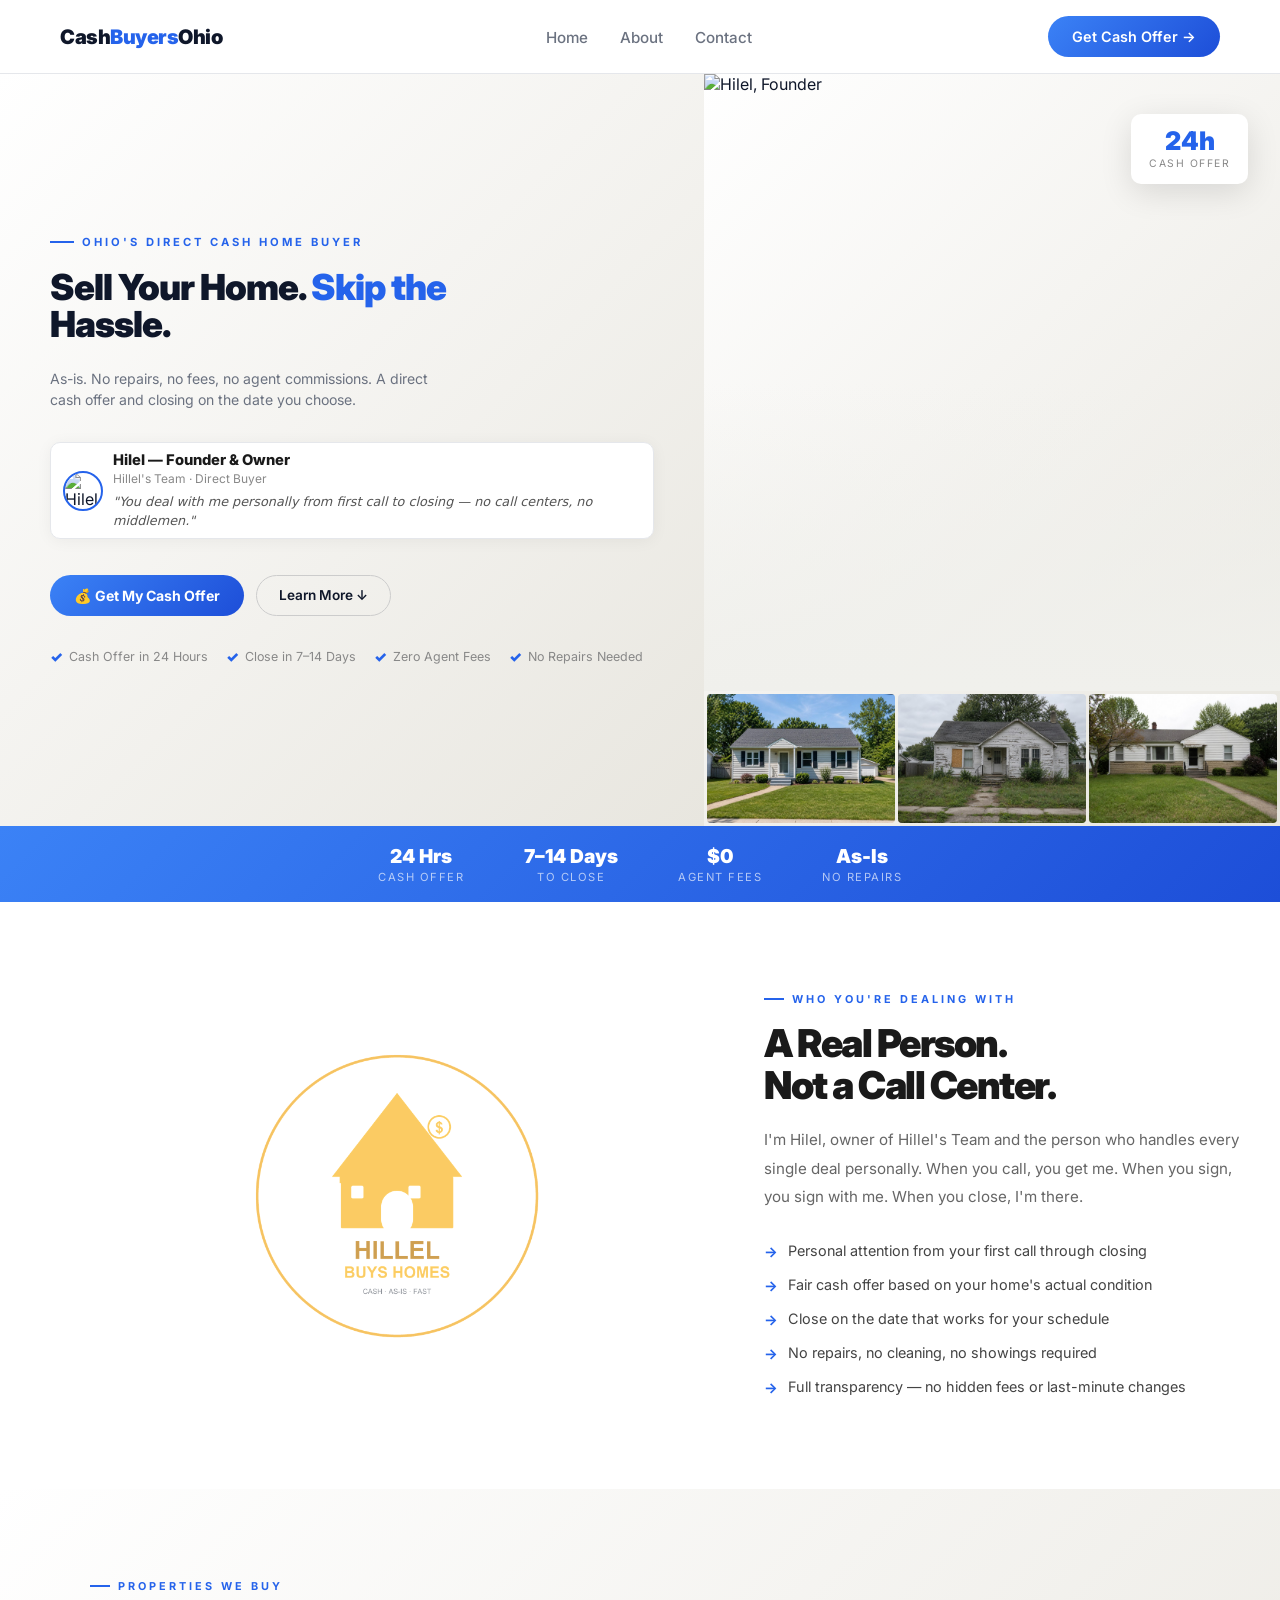
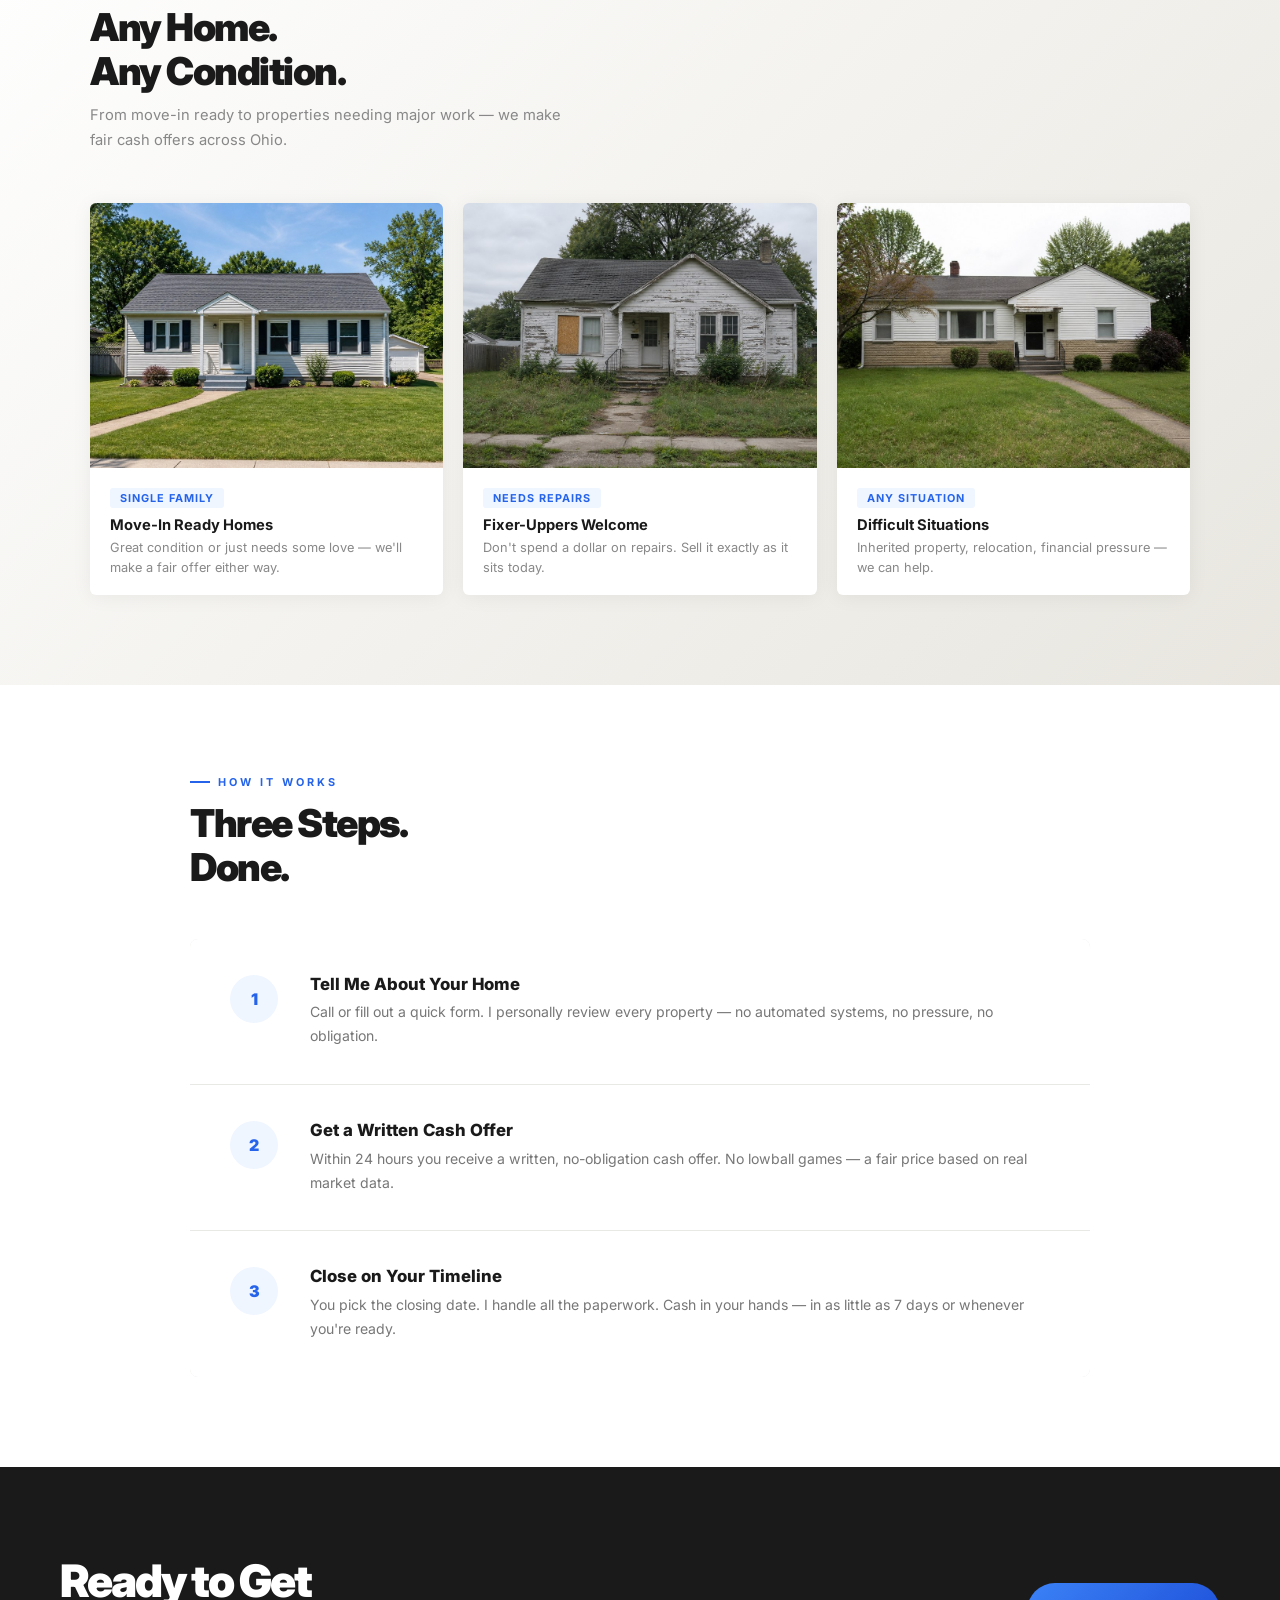
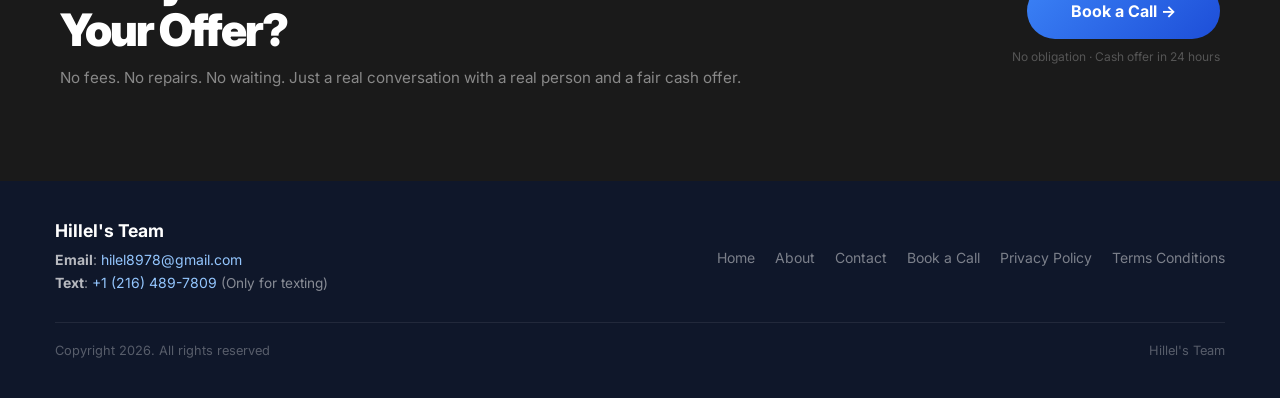
==== commit fcc93b4e: "Replace remaining 'Hilel 1 LLC' with 'Hillel's Team' Co-Authored-By: Claude Opus 4.8 <noreply@anthro" ====
--- a/index.html
+++ b/index.html
@@ -79,7 +79,7 @@
       <img src="https://cashbuyersohio.net/assets/images/hero-owner-professional.png" alt="Hilel" class="owner-thumb-d5"/>
       <div class="owner-info-d5">
         <div class="owner-name-d5">Hilel — Founder &amp; Owner</div>
-        <div class="owner-role-d5">Hilel 1 LLC · Direct Buyer</div>
+        <div class="owner-role-d5">Hillel's Team · Direct Buyer</div>
         <div class="owner-quote-d5">"You deal with me personally from first call to closing — no call centers, no middlemen."</div>
       </div>
     </div>
@@ -135,7 +135,7 @@
   <div class="about-text-d5 reveal-right">
     <div class="about-label-d5">Who You're Dealing With</div>
     <h2>A Real Person.<br>Not a Call Center.</h2>
-    <p class="about-bio-d5">I'm Hilel, owner of Hilel 1 LLC and the person who handles every single deal personally. When you call, you get me. When you sign, you sign with me. When you close, I'm there.</p>
+    <p class="about-bio-d5">I'm Hilel, owner of Hillel's Team and the person who handles every single deal personally. When you call, you get me. When you sign, you sign with me. When you close, I'm there.</p>
     <ul class="about-list-d5">
       <li>Personal attention from your first call through closing</li>
       <li>Fair cash offer based on your home's actual condition</li>
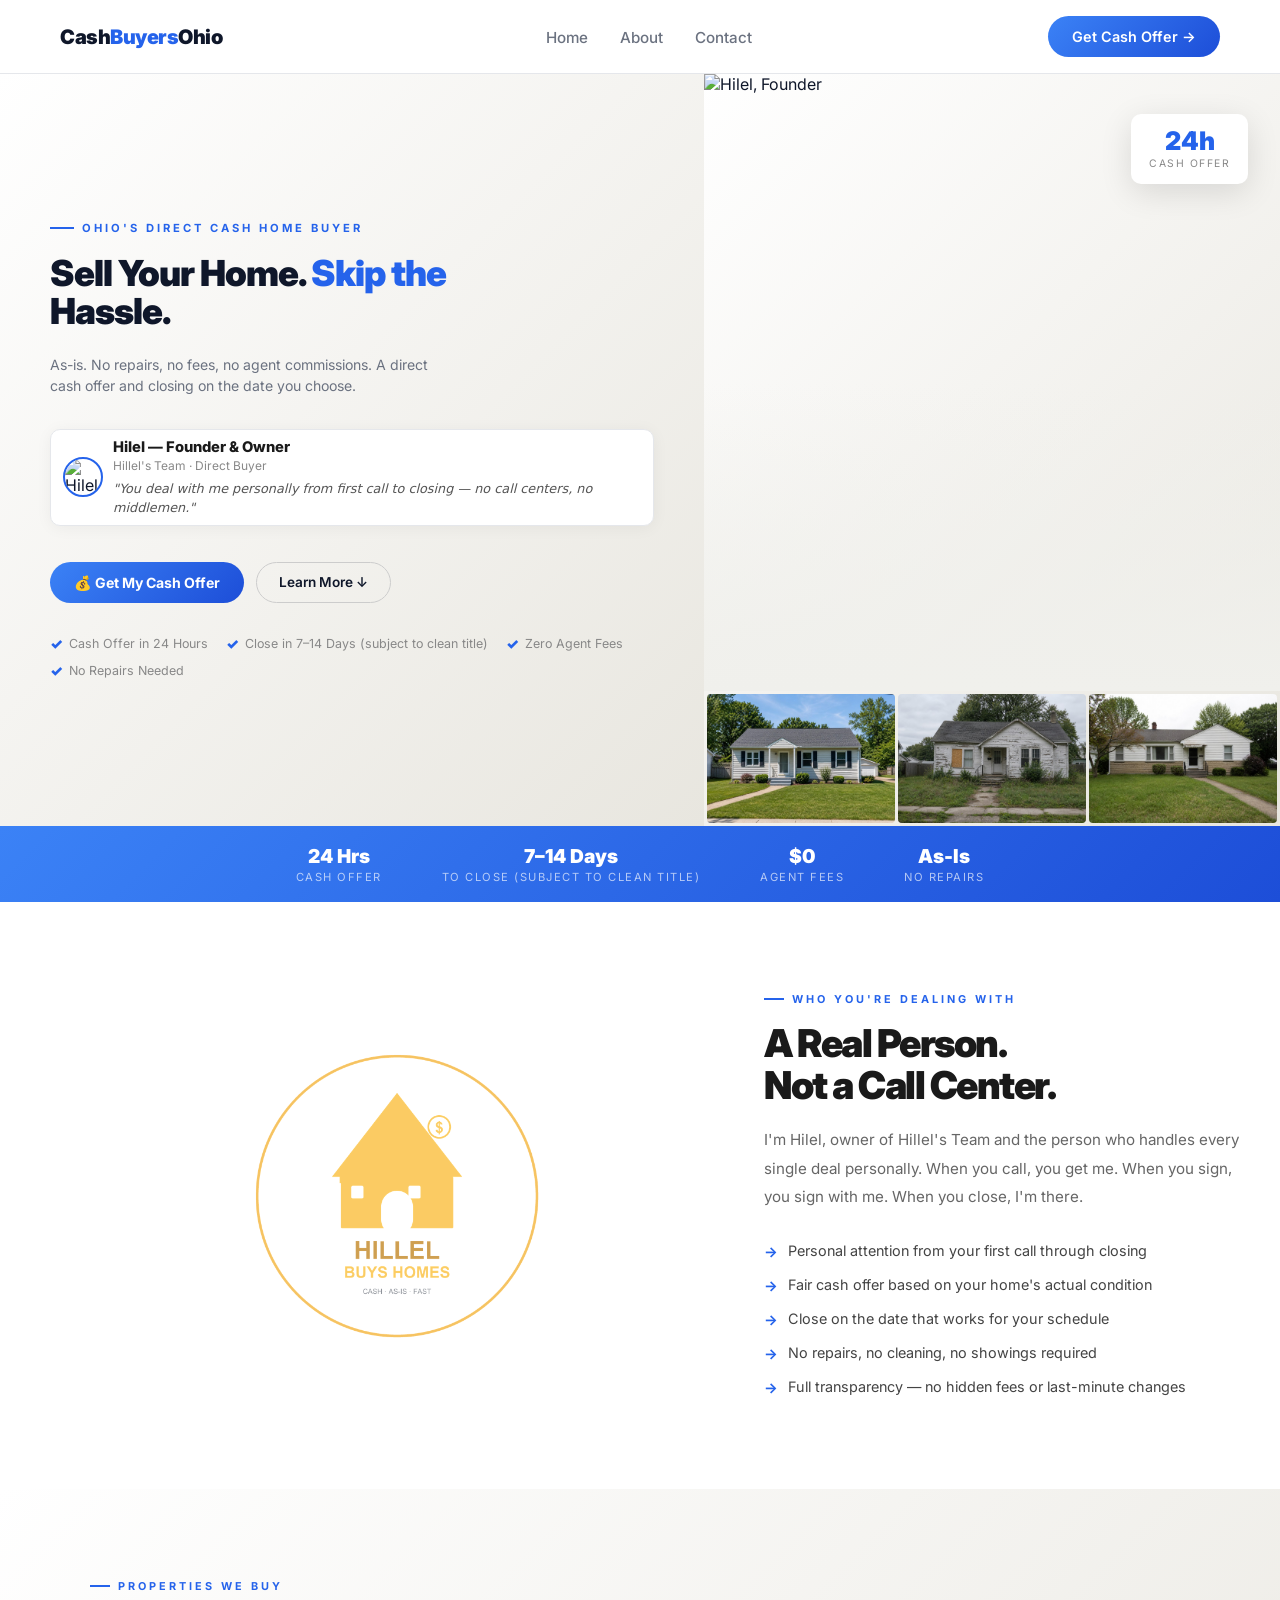
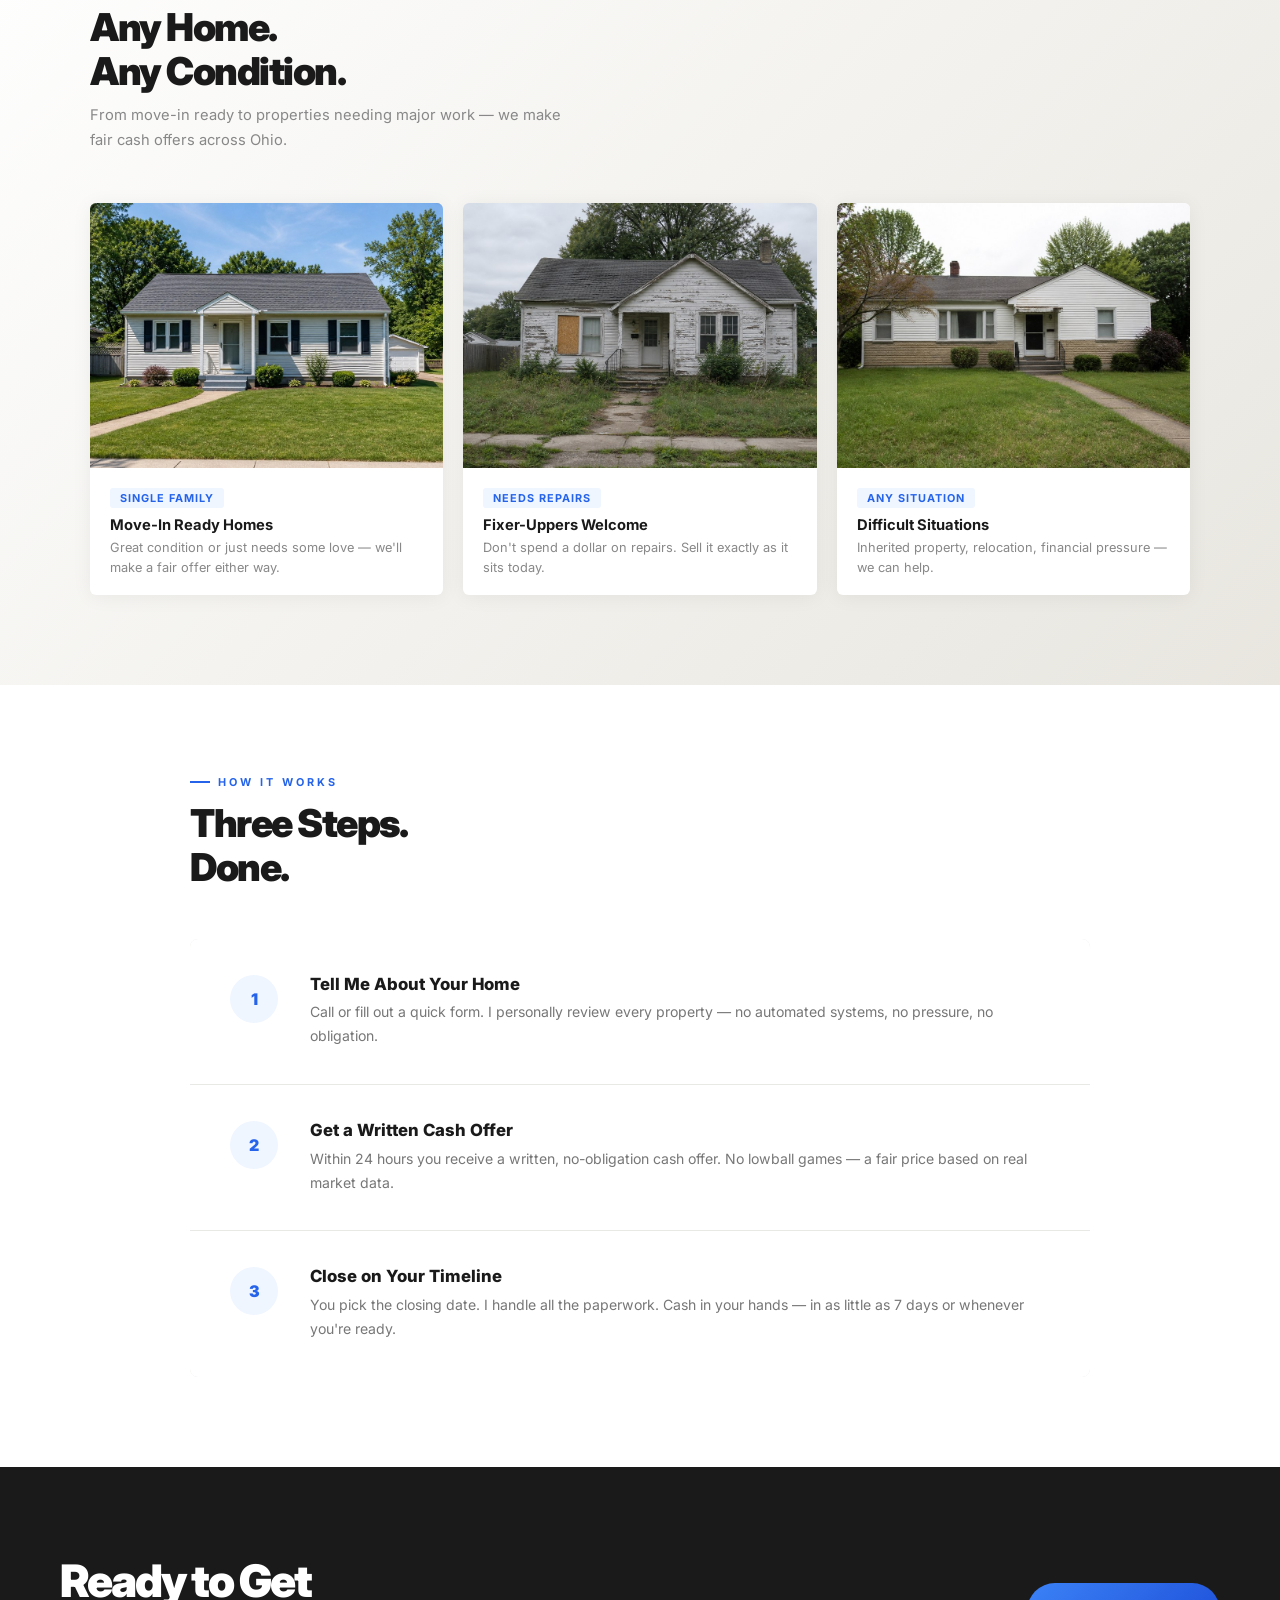
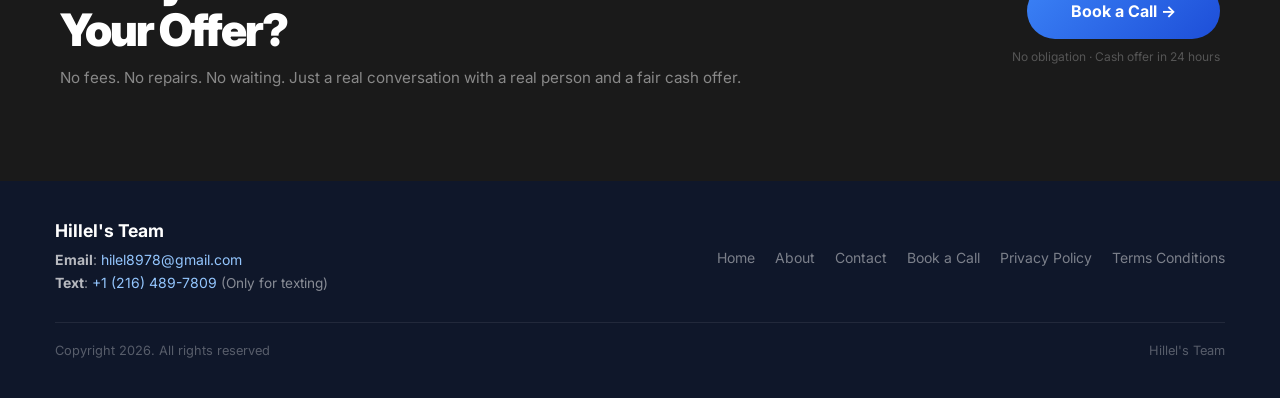
==== commit d4ceb7bd: "Update closing timeline title disclaimer" ====
--- a/index.html
+++ b/index.html
@@ -4,7 +4,7 @@
   <meta charset="UTF-8">
   <meta name="viewport" content="width=device-width, initial-scale=1.0">
   <title>Sell Your House Fast for Cash in Ohio | Hillel's Team</title>
-  <meta name="description" content="Get a fair cash offer for your Ohio home in 24 hours. Sell as-is — no repairs, no agent fees, no commissions. Close in 7–14 days. Call (216) 744-7725.">
+  <meta name="description" content="Get a fair cash offer for your Ohio home in 24 hours. Sell as-is — no repairs, no agent fees, no commissions. Close in 7–14 days (subject to clean title). Call (216) 744-7725.">
   <meta name="author" content="Hillel's Team">
   <link rel="canonical" href="https://cashbuyersohio.net/">
   <meta name="robots" content="index, follow">
@@ -13,7 +13,7 @@
   <meta property="og:type" content="website">
   <meta property="og:site_name" content="Hillel's Team — Cash Buyers Ohio">
   <meta property="og:title" content="Sell Your House Fast for Cash in Ohio | Hillel's Team">
-  <meta property="og:description" content="Get a fair cash offer for your Ohio home in 24 hours. Sell as-is — no repairs, no agent fees, no commissions. Close in 7–14 days.">
+  <meta property="og:description" content="Get a fair cash offer for your Ohio home in 24 hours. Sell as-is — no repairs, no agent fees, no commissions. Close in 7–14 days (subject to clean title).">
   <meta property="og:url" content="https://cashbuyersohio.net/">
   <meta property="og:image" content="https://cashbuyersohio.net/assets/images/hero-owner-professional.png">
   <meta name="twitter:card" content="summary_large_image">
@@ -28,7 +28,7 @@
     "@type": "RealEstateAgent",
     "name": "Hillel's Team",
     "alternateName": "Cash Buyers Ohio",
-    "description": "Direct cash home buyer in Ohio. We buy houses as-is for cash with no repairs, no agent fees, and no commissions — closing in as little as 7–14 days.",
+    "description": "Direct cash home buyer in Ohio. We buy houses as-is for cash with no repairs, no agent fees, and no commissions — closing in as little as 7–14 days (subject to clean title).",
     "url": "https://cashbuyersohio.net/",
     "logo": "https://cashbuyersohio.net/assets/images/hillel_logo_clean.png",
     "image": "https://cashbuyersohio.net/assets/images/hero-owner-professional.png",
@@ -91,7 +91,7 @@
 
     <div class="trust-row-d5">
       <div class="trust-item-d5">Cash Offer in 24 Hours</div>
-      <div class="trust-item-d5">Close in 7–14 Days</div>
+      <div class="trust-item-d5">Close in 7–14 Days (subject to clean title)</div>
       <div class="trust-item-d5">Zero Agent Fees</div>
       <div class="trust-item-d5">No Repairs Needed</div>
     </div>
@@ -119,7 +119,7 @@
 <!-- DIVIDER -->
 <div class="divider-strip-d5">
   <div class="ds-item-d5"><div class="ds-num-d5">24 Hrs</div><div class="ds-label-d5">Cash Offer</div></div>
-  <div class="ds-item-d5"><div class="ds-num-d5">7–14 Days</div><div class="ds-label-d5">To Close</div></div>
+  <div class="ds-item-d5"><div class="ds-num-d5">7–14 Days</div><div class="ds-label-d5">To Close (subject to clean title)</div></div>
   <div class="ds-item-d5"><div class="ds-num-d5">$0</div><div class="ds-label-d5">Agent Fees</div></div>
   <div class="ds-item-d5"><div class="ds-num-d5">As-Is</div><div class="ds-label-d5">No Repairs</div></div>
 </div>
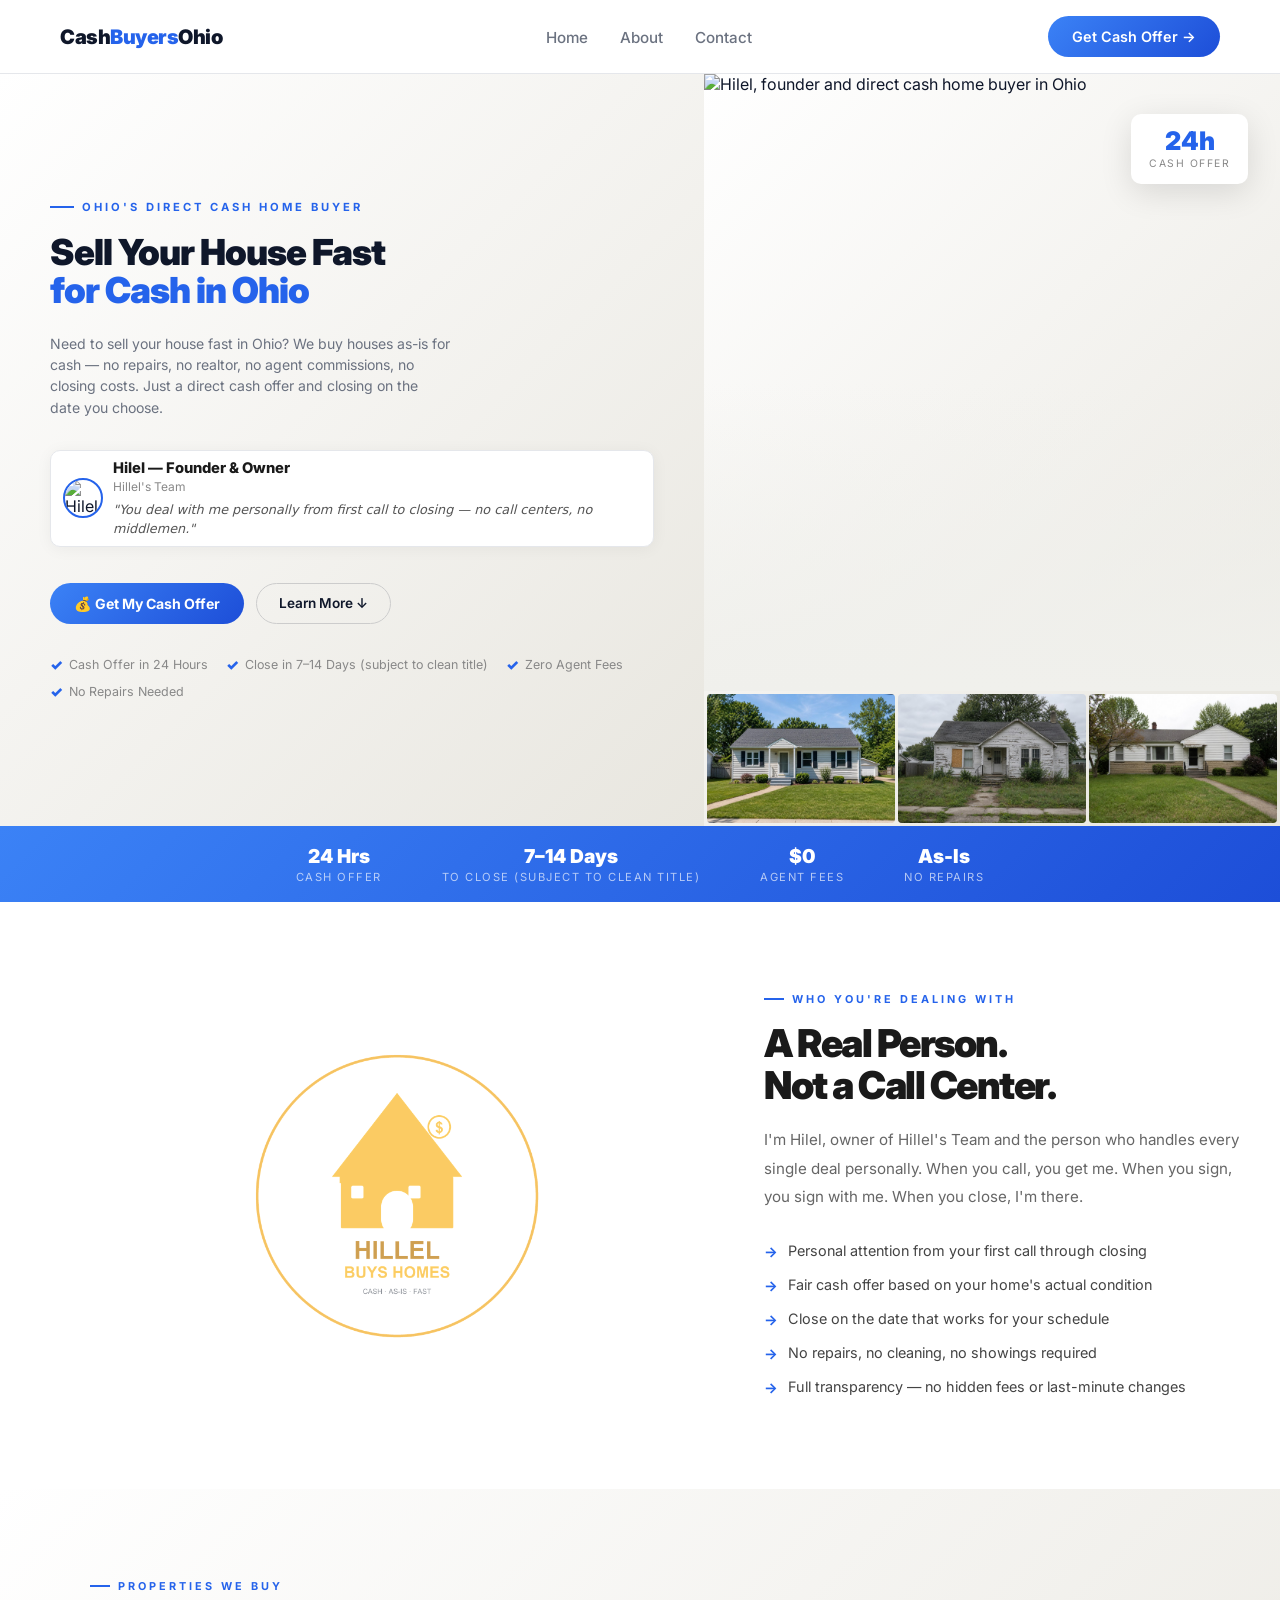
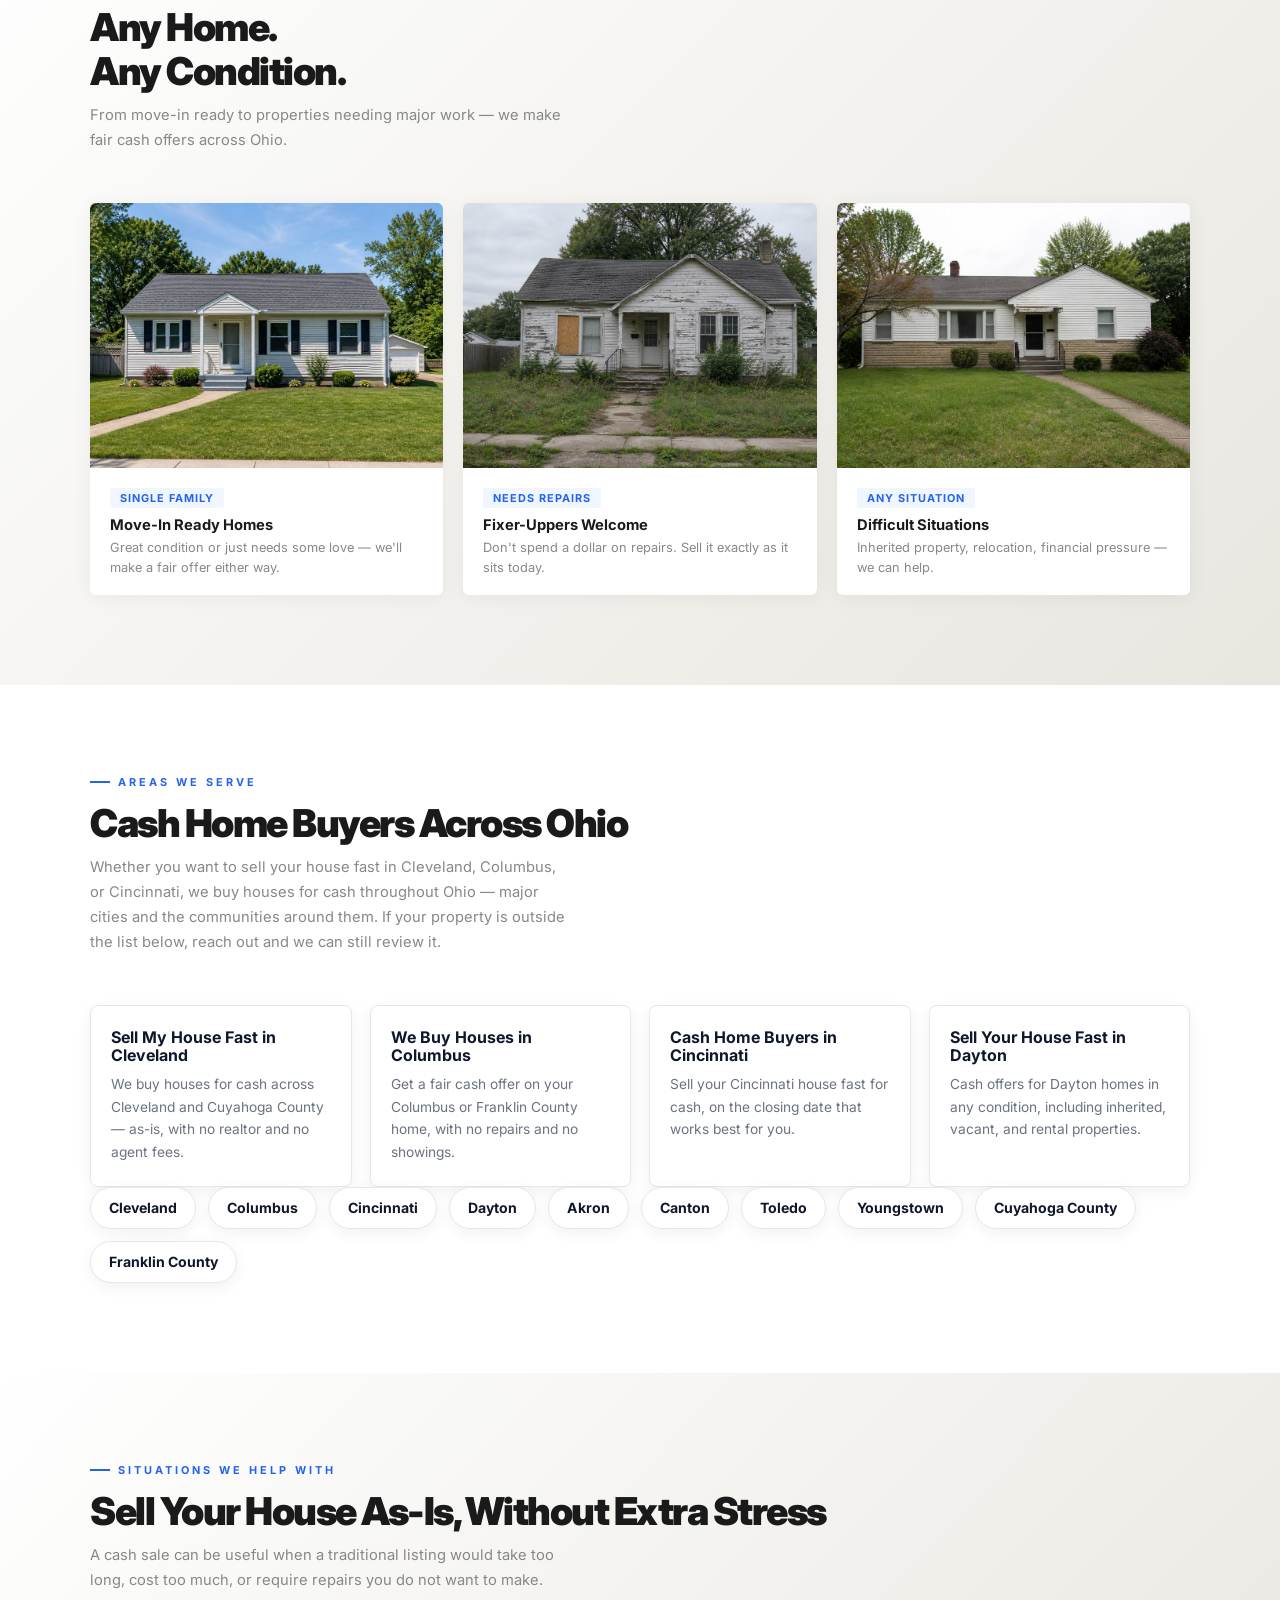
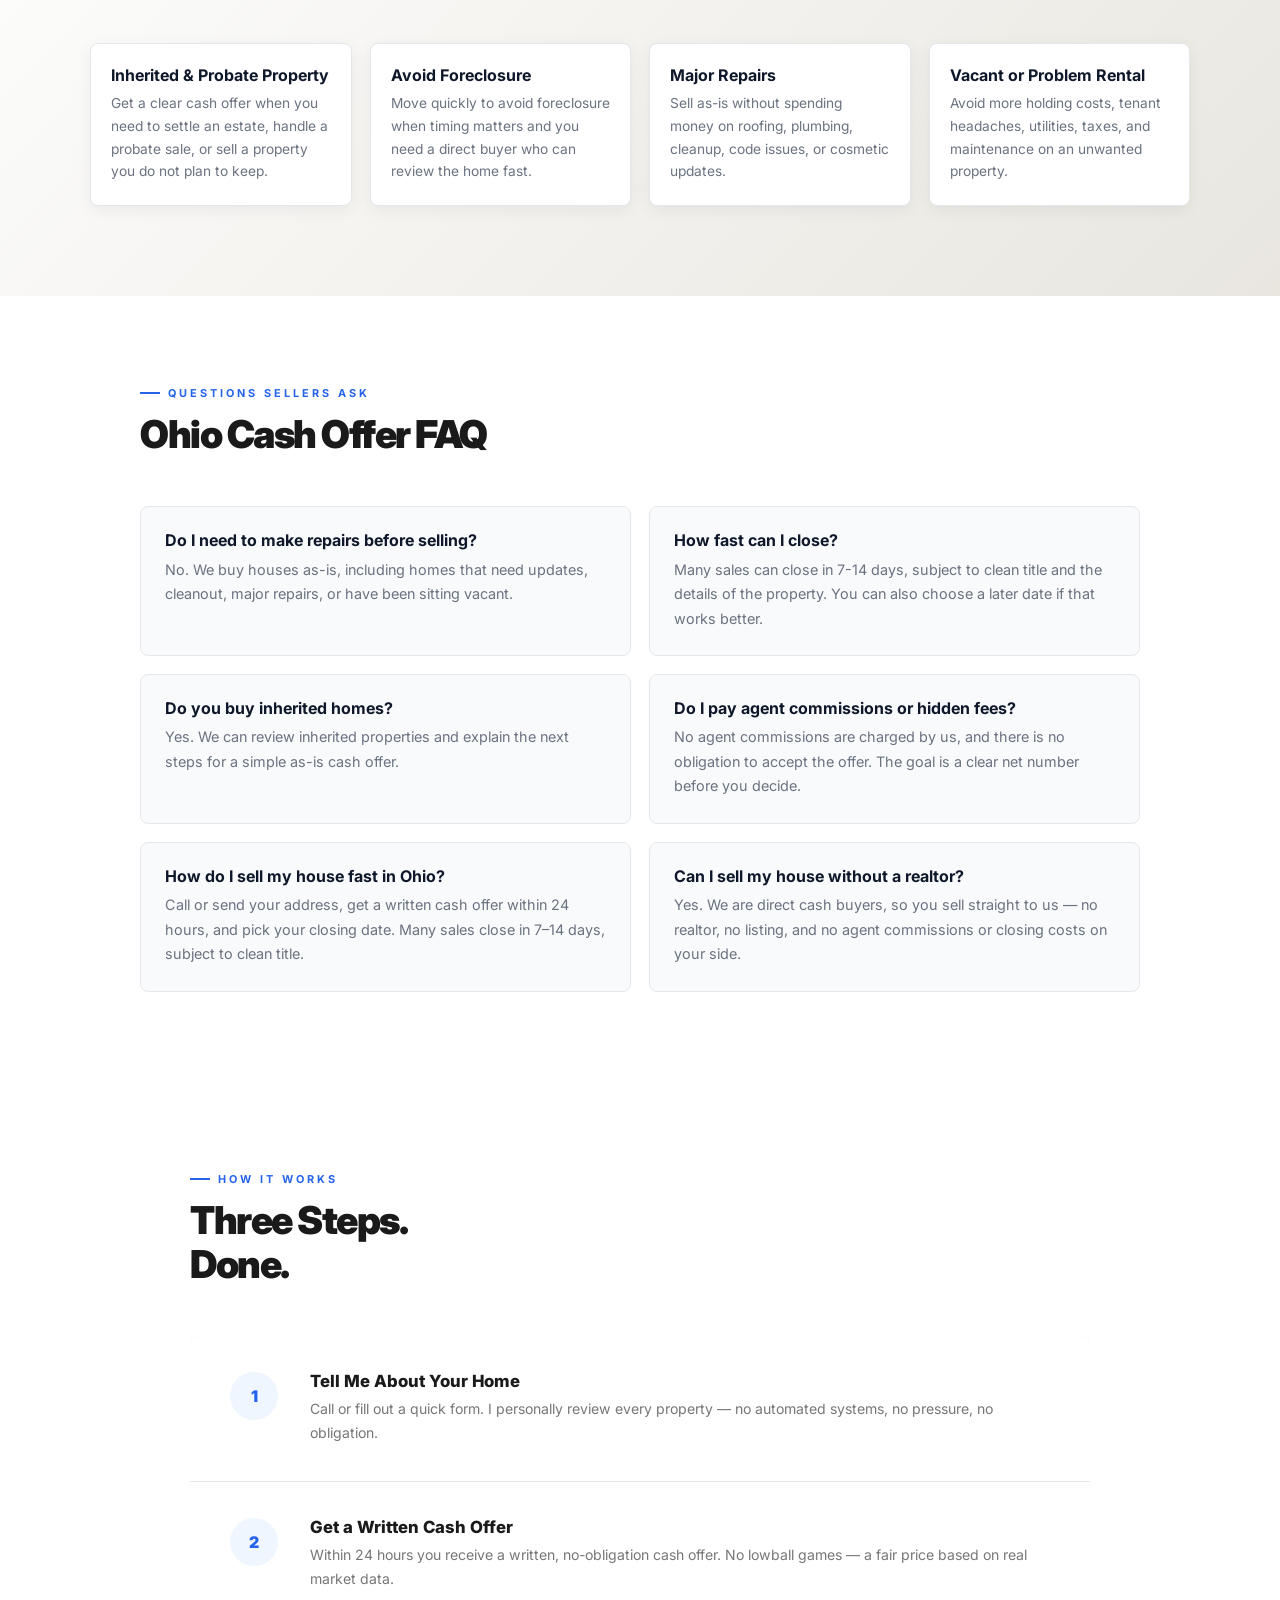
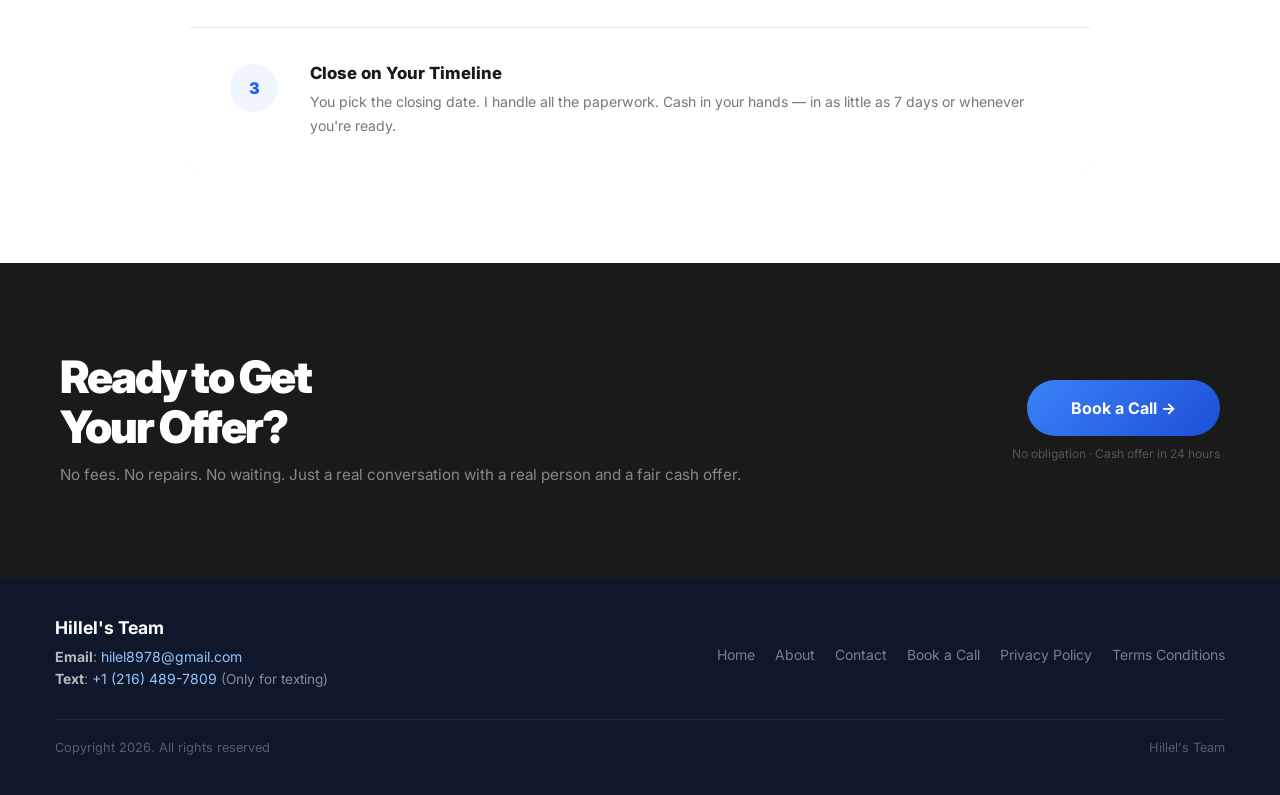
==== commit 3206e04f: "SEO: expand keyword coverage for high-intent search terms Close the biggest gaps found in the keywor" ====
--- a/index.html
+++ b/index.html
@@ -25,25 +25,109 @@
   <script type="application/ld+json">
   {
     "@context": "https://schema.org",
-    "@type": "RealEstateAgent",
+    "@type": ["RealEstateAgent", "LocalBusiness"],
+    "@id": "https://cashbuyersohio.net/#business",
     "name": "Hillel's Team",
     "alternateName": "Cash Buyers Ohio",
-    "description": "Direct cash home buyer in Ohio. We buy houses as-is for cash with no repairs, no agent fees, and no commissions — closing in as little as 7–14 days (subject to clean title).",
+    "description": "Direct cash home buyer in Ohio. We buy houses as-is for cash with no repairs, no agent fees, and no commissions — closing in as little as 7–14 days, subject to clean title.",
     "url": "https://cashbuyersohio.net/",
     "logo": "https://cashbuyersohio.net/assets/images/hillel_logo_clean.png",
     "image": "https://cashbuyersohio.net/assets/images/hero-owner-professional.png",
     "telephone": "+1-216-744-7725",
     "email": "hilel8978@gmail.com",
-    "areaServed": {
-      "@type": "State",
-      "name": "Ohio"
+    "founder": {
+      "@type": "Person",
+      "name": "Hilel"
     },
+    "areaServed": [
+      { "@type": "State", "name": "Ohio" },
+      { "@type": "City", "name": "Cleveland" },
+      { "@type": "City", "name": "Columbus" },
+      { "@type": "City", "name": "Cincinnati" },
+      { "@type": "City", "name": "Dayton" },
+      { "@type": "City", "name": "Akron" },
+      { "@type": "City", "name": "Canton" },
+      { "@type": "City", "name": "Toledo" },
+      { "@type": "City", "name": "Youngstown" }
+    ],
     "address": {
       "@type": "PostalAddress",
       "addressRegion": "OH",
       "addressCountry": "US"
     },
-    "priceRange": "$$"
+    "contactPoint": {
+      "@type": "ContactPoint",
+      "telephone": "+1-216-744-7725",
+      "contactType": "customer service",
+      "areaServed": "US-OH",
+      "availableLanguage": "English"
+    },
+    "priceRange": "$$",
+    "makesOffer": [
+      {
+        "@type": "Offer",
+        "name": "Cash offer for Ohio houses sold as-is",
+        "description": "No-obligation cash offer for Ohio homeowners who want to sell without repairs, showings, agent fees, or commissions."
+      }
+    ]
+  }
+  </script>
+
+  <!-- FAQ structured data -->
+  <script type="application/ld+json">
+  {
+    "@context": "https://schema.org",
+    "@type": "FAQPage",
+    "mainEntity": [
+      {
+        "@type": "Question",
+        "name": "Do I need to make repairs before selling?",
+        "acceptedAnswer": {
+          "@type": "Answer",
+          "text": "No. Hillel's Team buys Ohio houses as-is, including homes that need updates, cleanout, major repairs, or have been sitting vacant."
+        }
+      },
+      {
+        "@type": "Question",
+        "name": "How fast can I close?",
+        "acceptedAnswer": {
+          "@type": "Answer",
+          "text": "Many sales can close in 7-14 days, subject to clean title and the details of the property. Sellers can also choose a later date if that works better."
+        }
+      },
+      {
+        "@type": "Question",
+        "name": "Do you buy inherited homes?",
+        "acceptedAnswer": {
+          "@type": "Answer",
+          "text": "Yes. Hillel's Team can review inherited properties in Ohio and explain the next steps for a simple as-is cash offer."
+        }
+      },
+      {
+        "@type": "Question",
+        "name": "Do I pay agent commissions or hidden fees?",
+        "acceptedAnswer": {
+          "@type": "Answer",
+          "text": "No agent commissions are charged by Hillel's Team, and there is no obligation to accept the offer."
+        }
+      },
+      {
+        "@type": "Question",
+        "name": "How do I sell my house fast in Ohio?",
+        "acceptedAnswer": {
+          "@type": "Answer",
+          "text": "Call or send your address, get a written cash offer within 24 hours, and pick your closing date. Many sales close in 7-14 days, subject to clean title."
+        }
+      },
+      {
+        "@type": "Question",
+        "name": "Can I sell my house without a realtor?",
+        "acceptedAnswer": {
+          "@type": "Answer",
+          "text": "Yes. Hillel's Team buys directly for cash, so you sell straight to us with no realtor, no listing, and no agent commissions or closing costs on your side."
+        }
+      }
+    ]
   }
   </script>
 
@@ -72,14 +156,14 @@
 <div class="hero-d5">
   <div class="hero-left-d5">
     <div class="h-eyebrow-d5">Ohio's Direct Cash Home Buyer</div>
-    <h1>Sell Your Home. <em>Skip the</em><br>Hassle.</h1>
-    <p class="h-desc-d5">As-is. No repairs, no fees, no agent commissions. A direct cash offer and closing on the date you choose.</p>
+    <h1>Sell Your House Fast<br><em>for Cash in Ohio</em></h1>
+    <p class="h-desc-d5">Need to sell your house fast in Ohio? We buy houses as-is for cash — no repairs, no realtor, no agent commissions, no closing costs. Just a direct cash offer and closing on the date you choose.</p>
 
     <div class="owner-card-d5">
-      <img src="https://cashbuyersohio.net/assets/images/hero-owner-professional.png" alt="Hilel" class="owner-thumb-d5"/>
+      <img src="https://cashbuyersohio.net/assets/images/hero-owner-professional.png" alt="Hilel, founder of Hillel's Team cash home buyers in Ohio" class="owner-thumb-d5"/>
       <div class="owner-info-d5">
         <div class="owner-name-d5">Hilel — Founder &amp; Owner</div>
-        <div class="owner-role-d5">Hillel's Team · Direct Buyer</div>
+        <div class="owner-role-d5">Hillel's Team</div>
         <div class="owner-quote-d5">"You deal with me personally from first call to closing — no call centers, no middlemen."</div>
       </div>
     </div>
@@ -100,13 +184,13 @@
   <div class="hero-right-d5">
     <div class="hero-right-bg-d5">
       <div class="portrait-zone-d5">
-        <img src="https://cashbuyersohio.net/assets/images/hero-owner-professional.png" alt="Hilel, Founder"/>
+        <img src="https://cashbuyersohio.net/assets/images/hero-owner-professional.png" alt="Hilel, founder and direct cash home buyer in Ohio"/>
         <div class="portrait-overlay-d5"></div>
       </div>
       <div class="house-strip-d5">
-        <div class="hs-d5"><img src="assets/images/condition-single-family.jpg" alt="home"/></div>
-        <div class="hs-d5"><img src="assets/images/condition-fixer-upper.jpg" alt="home"/></div>
-        <div class="hs-d5"><img src="assets/images/condition-any-situation.jpg" alt="home"/></div>
+        <div class="hs-d5"><img src="assets/images/condition-single-family.jpg" alt="Ohio single family house bought for cash"/></div>
+        <div class="hs-d5"><img src="assets/images/condition-fixer-upper.jpg" alt="Ohio fixer upper house sold as-is for cash"/></div>
+        <div class="hs-d5"><img src="assets/images/condition-any-situation.jpg" alt="Ohio house in any condition eligible for a cash offer"/></div>
       </div>
     </div>
     <div class="badge-float-d5">
@@ -128,7 +212,7 @@
 <div class="about-d5">
   <div class="about-img-wrap-d5 reveal-left">
     <div class="about-img-frame-d5">
-      <img src="assets/images/hillel_logo_clean.png" alt="Hillel's Team Logo"/>
+      <img src="assets/images/hillel_logo_clean.png" alt="Hillel's Team Cash Buyers Ohio logo"/>
     </div>
     <div class="about-accent-d5"></div>
   </div>
@@ -156,16 +240,98 @@
     </div>
     <div class="prop-grid-d5">
       <div class="pcard-d5 reveal">
-        <div class="pcard-img-d5"><img src="assets/images/condition-single-family.jpg" alt="Single family home"/></div>
+        <div class="pcard-img-d5"><img src="assets/images/condition-single-family.jpg" alt="Single family home in Ohio bought for cash"/></div>
         <div class="pcard-body-d5"><div class="pcard-tag-d5">Single Family</div><div class="pcard-title-d5">Move-In Ready Homes</div><div class="pcard-desc-d5">Great condition or just needs some love — we'll make a fair offer either way.</div></div>
       </div>
       <div class="pcard-d5 reveal">
-        <div class="pcard-img-d5"><img src="assets/images/condition-fixer-upper.jpg" alt="Fixer upper"/></div>
+        <div class="pcard-img-d5"><img src="assets/images/condition-fixer-upper.jpg" alt="Fixer upper house in Ohio sold as-is"/></div>
         <div class="pcard-body-d5"><div class="pcard-tag-d5">Needs Repairs</div><div class="pcard-title-d5">Fixer-Uppers Welcome</div><div class="pcard-desc-d5">Don't spend a dollar on repairs. Sell it exactly as it sits today.</div></div>
       </div>
       <div class="pcard-d5 reveal">
-        <div class="pcard-img-d5"><img src="assets/images/condition-any-situation.jpg" alt="Any condition"/></div>
+        <div class="pcard-img-d5"><img src="assets/images/condition-any-situation.jpg" alt="Ohio house in difficult situation bought for cash"/></div>
         <div class="pcard-body-d5"><div class="pcard-tag-d5">Any Situation</div><div class="pcard-title-d5">Difficult Situations</div><div class="pcard-desc-d5">Inherited property, relocation, financial pressure — we can help.</div></div>
+      </div>
+    </div>
+  </div>
+</div>
+
+<!-- AREAS -->
+<div class="seo-band-d5 areas-seo-d5">
+  <div class="seo-band-inner-d5">
+    <div class="section-header-d5 reveal">
+      <div class="sec-tag-d5">Areas We Serve</div>
+      <h2 class="sec-h-d5">Cash Home Buyers Across Ohio</h2>
+      <p class="sec-sub-d5">Whether you want to sell your house fast in Cleveland, Columbus, or Cincinnati, we buy houses for cash throughout Ohio — major cities and the communities around them. If your property is outside the list below, reach out and we can still review it.</p>
+    </div>
+    <div class="situation-grid-d5">
+      <div class="situation-card-d5 reveal"><h3>Sell My House Fast in Cleveland</h3><p>We buy houses for cash across Cleveland and Cuyahoga County — as-is, with no realtor and no agent fees.</p></div>
+      <div class="situation-card-d5 reveal"><h3>We Buy Houses in Columbus</h3><p>Get a fair cash offer on your Columbus or Franklin County home, with no repairs and no showings.</p></div>
+      <div class="situation-card-d5 reveal"><h3>Cash Home Buyers in Cincinnati</h3><p>Sell your Cincinnati house fast for cash, on the closing date that works best for you.</p></div>
+      <div class="situation-card-d5 reveal"><h3>Sell Your House Fast in Dayton</h3><p>Cash offers for Dayton homes in any condition, including inherited, vacant, and rental properties.</p></div>
+    </div>
+    <div class="seo-chip-grid-d5 reveal">
+      <span>Cleveland</span>
+      <span>Columbus</span>
+      <span>Cincinnati</span>
+      <span>Dayton</span>
+      <span>Akron</span>
+      <span>Canton</span>
+      <span>Toledo</span>
+      <span>Youngstown</span>
+      <span>Cuyahoga County</span>
+      <span>Franklin County</span>
+    </div>
+  </div>
+</div>
+
+<!-- SITUATIONS -->
+<div class="seo-band-d5 situations-seo-d5">
+  <div class="seo-band-inner-d5">
+    <div class="section-header-d5 reveal">
+      <div class="sec-tag-d5">Situations We Help With</div>
+      <h2 class="sec-h-d5">Sell Your House As-Is, Without Extra Stress</h2>
+      <p class="sec-sub-d5">A cash sale can be useful when a traditional listing would take too long, cost too much, or require repairs you do not want to make.</p>
+    </div>
+    <div class="situation-grid-d5">
+      <div class="situation-card-d5 reveal"><h3>Inherited &amp; Probate Property</h3><p>Get a clear cash offer when you need to settle an estate, handle a probate sale, or sell a property you do not plan to keep.</p></div>
+      <div class="situation-card-d5 reveal"><h3>Avoid Foreclosure</h3><p>Move quickly to avoid foreclosure when timing matters and you need a direct buyer who can review the home fast.</p></div>
+      <div class="situation-card-d5 reveal"><h3>Major Repairs</h3><p>Sell as-is without spending money on roofing, plumbing, cleanup, code issues, or cosmetic updates.</p></div>
+      <div class="situation-card-d5 reveal"><h3>Vacant or Problem Rental</h3><p>Avoid more holding costs, tenant headaches, utilities, taxes, and maintenance on an unwanted property.</p></div>
+    </div>
+  </div>
+</div>
+
+<!-- FAQ -->
+<div class="faq-d5">
+  <div class="faq-inner-d5">
+    <div class="section-header-d5 reveal">
+      <div class="sec-tag-d5">Questions Sellers Ask</div>
+      <h2 class="sec-h-d5">Ohio Cash Offer FAQ</h2>
+    </div>
+    <div class="faq-grid-d5">
+      <div class="faq-item-d5 reveal">
+        <h3>Do I need to make repairs before selling?</h3>
+        <p>No. We buy houses as-is, including homes that need updates, cleanout, major repairs, or have been sitting vacant.</p>
+      </div>
+      <div class="faq-item-d5 reveal">
+        <h3>How fast can I close?</h3>
+        <p>Many sales can close in 7-14 days, subject to clean title and the details of the property. You can also choose a later date if that works better.</p>
+      </div>
+      <div class="faq-item-d5 reveal">
+        <h3>Do you buy inherited homes?</h3>
+        <p>Yes. We can review inherited properties and explain the next steps for a simple as-is cash offer.</p>
+      </div>
+      <div class="faq-item-d5 reveal">
+        <h3>Do I pay agent commissions or hidden fees?</h3>
+        <p>No agent commissions are charged by us, and there is no obligation to accept the offer. The goal is a clear net number before you decide.</p>
+      </div>
+      <div class="faq-item-d5 reveal">
+        <h3>How do I sell my house fast in Ohio?</h3>
+        <p>Call or send your address, get a written cash offer within 24 hours, and pick your closing date. Many sales close in 7–14 days, subject to clean title.</p>
+      </div>
+      <div class="faq-item-d5 reveal">
+        <h3>Can I sell my house without a realtor?</h3>
+        <p>Yes. We are direct cash buyers, so you sell straight to us — no realtor, no listing, and no agent commissions or closing costs on your side.</p>
       </div>
     </div>
   </div>
--- a/assets/css/style.css
+++ b/assets/css/style.css
@@ -472,6 +472,29 @@
 .ps-d5 h3{font-size:1.05rem;font-weight:800;margin-bottom:6px;color:#1a1a1a;}
 .ps-d5 p{color:#777;font-size:0.88rem;line-height:1.7;margin:0;}
 
+.seo-band-d5{padding:90px 60px;background:#fff;}
+.seo-band-d5.areas-seo-d5{background:#fff;}
+.seo-band-d5.situations-seo-d5{background:linear-gradient(135deg, #ffffff 0%, #e8e6df 100%);}
+.seo-band-inner-d5{max-width:1100px;margin:0 auto;}
+.seo-chip-grid-d5{display:flex;flex-wrap:wrap;gap:12px;}
+.seo-chip-grid-d5 span{display:inline-flex;align-items:center;min-height:42px;padding:10px 18px;border-radius:999px;background:#fff;border:1px solid var(--border);box-shadow:var(--shadow-sm);font-weight:700;font-size:.88rem;color:var(--navy);}
+.situations-seo-d5 .seo-chip-grid-d5 span{background:#fff;}
+.situation-grid-d5{display:grid;grid-template-columns:repeat(4,1fr);gap:18px;}
+.situation-card-d5{background:#fff;border:1px solid var(--border);border-radius:8px;padding:22px 20px;box-shadow:var(--shadow-sm);}
+.situation-card-d5 h3{font-size:1rem;color:var(--navy);margin-bottom:8px;}
+.situation-card-d5 p{font-size:.86rem;line-height:1.65;color:var(--gray);margin:0;}
+.faq-d5{padding:90px 60px;background:#fff;}
+.faq-inner-d5{max-width:1000px;margin:0 auto;}
+.faq-grid-d5{display:grid;grid-template-columns:repeat(2,1fr);gap:18px;}
+.faq-item-d5{background:var(--gray-lt);border:1px solid var(--border);border-radius:8px;padding:24px;}
+.faq-item-d5 h3{font-size:1rem;color:var(--navy);margin-bottom:8px;}
+.faq-item-d5 p{font-size:.9rem;line-height:1.7;color:var(--gray);margin:0;}
+.contact-trust-d5{margin-top:24px;padding:24px;background:#fff;border:1px solid var(--border);border-radius:var(--radius);box-shadow:var(--shadow-sm);}
+.contact-trust-d5 h4{color:var(--navy);margin-bottom:12px;font-size:1.1rem;}
+.contact-trust-d5 ol{margin:0 0 0 20px;padding:0;color:var(--gray);font-size:.95rem;line-height:1.65;}
+.contact-trust-d5 li{margin-bottom:8px;}
+.contact-faq-d5{margin-top:56px;}
+
 .cta-d5{padding:90px 60px;background:#1a1a1a;display:grid;grid-template-columns:1fr auto;align-items:center;gap:40px;}
 .cta-text-d5 h2{font-size:clamp(2rem,3.5vw,3rem);font-weight:900;color:#fff;letter-spacing:-2px;line-height:1.1;margin-bottom:10px;}
 .cta-text-d5 p{color:#888;font-size:0.95rem;line-height:1.7;margin:0;}
@@ -532,11 +555,12 @@
   
   .prop-grid-d5{grid-template-columns:1fr !important;}
   .internal-grid-d5{grid-template-columns:1fr !important;}
+  .situation-grid-d5, .faq-grid-d5{grid-template-columns:1fr !important;}
   
   .cta-d5{grid-template-columns:1fr !important; gap:24px !important; padding: 40px 24px !important;}
   .cta-action-d5, .cta-sub-d5{text-align:left;}
   
-  .properties-d5, .process-d5{padding:20px 24px 60px 24px;}
+  .properties-d5, .process-d5, .seo-band-d5, .faq-d5{padding:48px 24px 60px 24px;}
   .divider-strip-d5{gap:28px !important; padding:18px 24px !important; justify-content:center !important;}
   .trust-row-d5{justify-content:center !important;}
   
